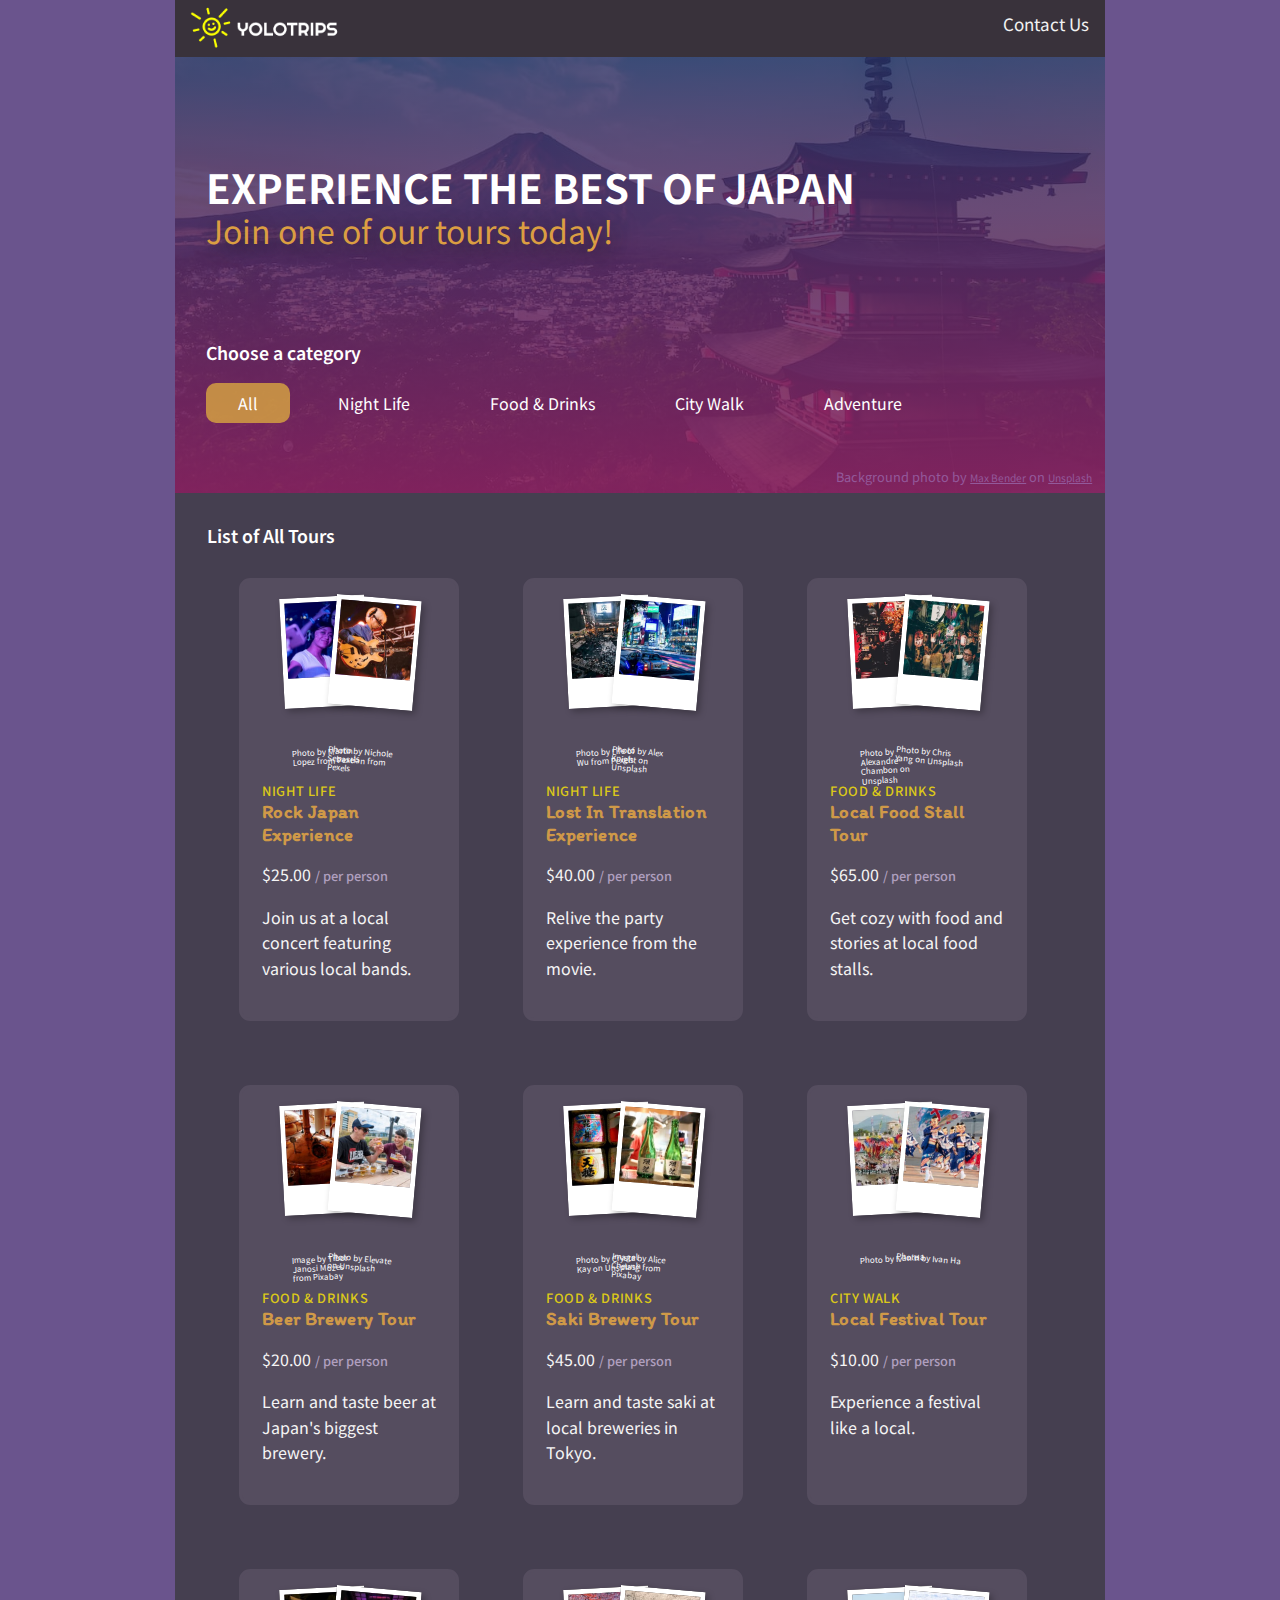
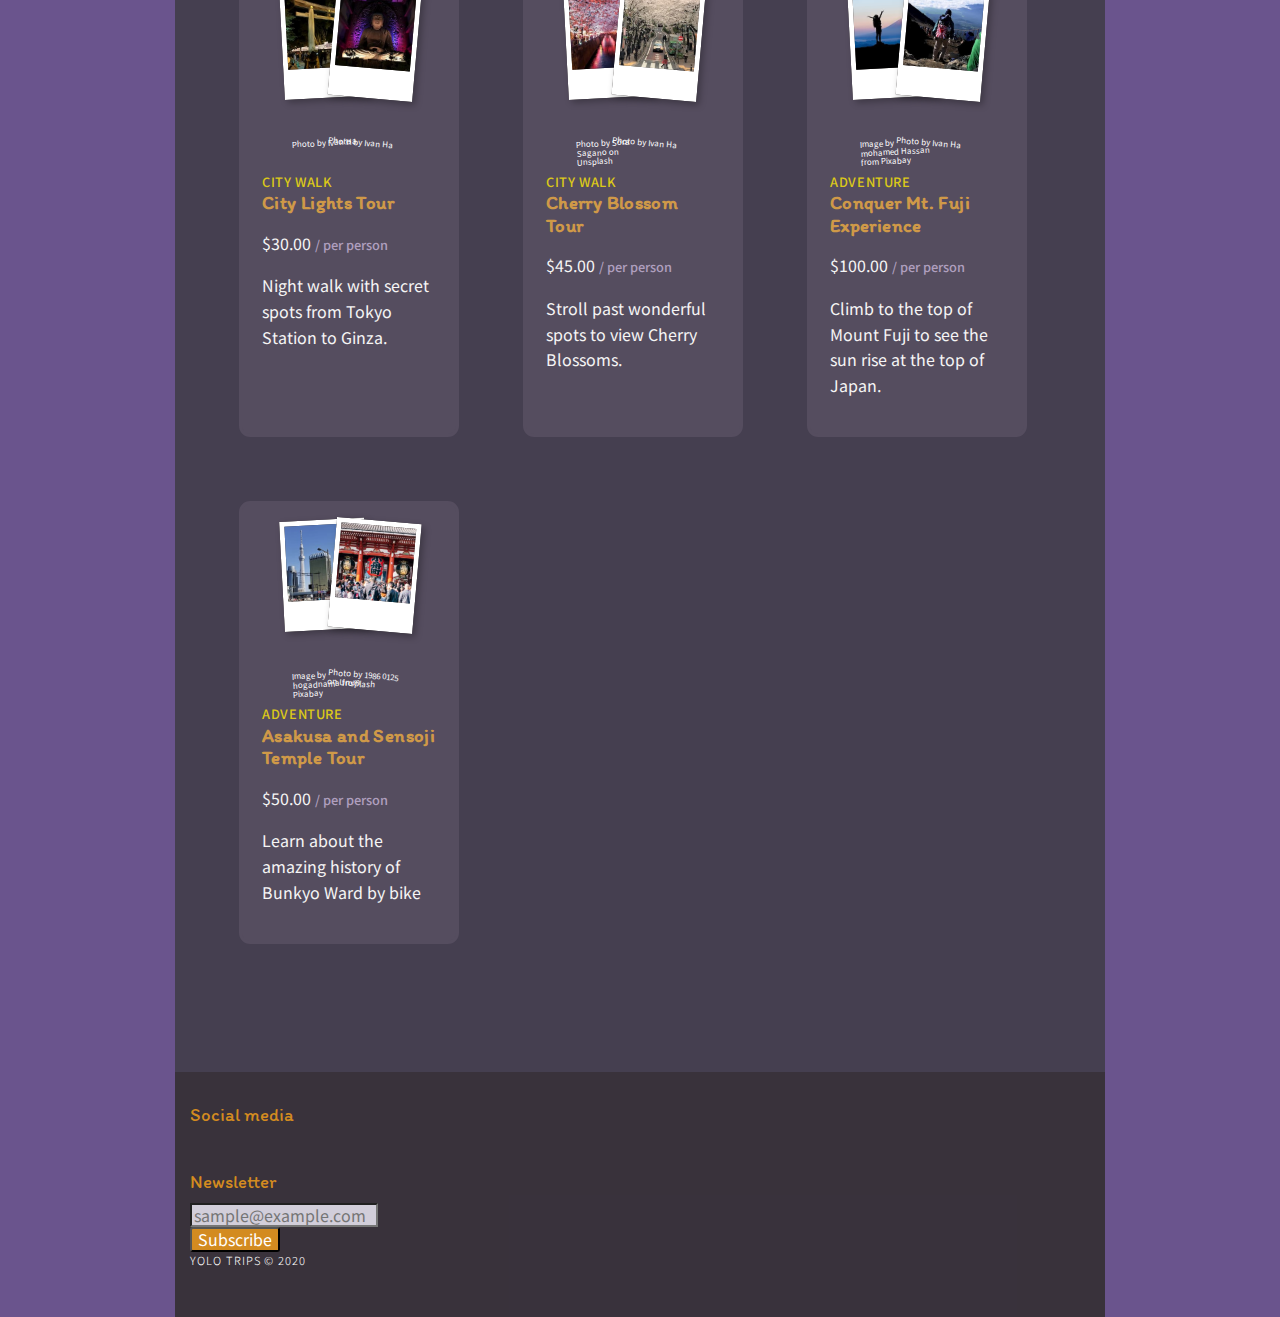
==== index.html @ 6f750ff2 "Add files via upload" ====
<!DOCTYPE html>
<html>
  <head>
    <meta charset="utf-8" />
    <meta name="viewport" content="width=device-width, initial-scale=1, shrink-to-fit=no" />
    <title>WEB222 Store</title>
    <link rel="preconnect" href="https://fonts.gstatic.com" />
    <link
      rel="stylesheet"
      href="https://cdn.jsdelivr.net/npm/bootstrap@4.5.3/dist/css/bootstrap.min.css"
      integrity="sha384-TX8t27EcRE3e/ihU7zmQxVncDAy5uIKz4rEkgIXeMed4M0jlfIDPvg6uqKI2xXr2"
      crossorigin="anonymous"
    />

    <link
      rel="stylesheet"
      href="https://cdnjs.cloudflare.com/ajax/libs/font-awesome/5.15.1/css/all.min.css"
      integrity="sha512-+4zCK9k+qNFUR5X+cKL9EIR+ZOhtIloNl9GIKS57V1MyNsYpYcUrUeQc9vNfzsWfV28IaLL3i96P9sdNyeRssA=="
      crossorigin="anonymous"
    />

    <link rel="stylesheet" href="normalize.css" />
    <link rel="stylesheet" href="style.css" />
    <style></style>
  </head>
  <body>
    <div class="wrapper">
      <div class="topnav" id="topnav">
        <a id="logo" href="index.html"><img src="./images/logo.png" alt="YOLO Trips Logo"/></a>
        <a class="textnav" href="contact.html">Contact Us</a>
        <a href="javascript:void(0);" class="icon" onclick="addReponsiveClass()">
          <i class="fa fa-bars"></i>
        </a>
      </div>
      <div>
        <section class="hero">
          <header id="header"></header>
          <header class="hero_header">
            <h1 class="hero_title">Experience the best of Japan</h1>
            <h2 class="hero_subtitle">Join one of our tours today!</h2>
          </header>
          <div id="category"></div>
          <header class="category_tab">
            <section id="sidebar">
              <h2>Choose a category</h2>
              <a class="button button_primary" id="category_all" href="#category">All</a>
              <a class="button" id="category_night_life" href="#category">Night Life</a>
              <a class="button" id="category_food_drinks" href="#category">Food & Drinks</a>
              <a class="button" id="category_city_walk" href="#category">City Walk</a>
              <a class="button" id="category_adventure" href="#category">Adventure</a>
            </section>
          </header>
          <div id="ImgCreditContainer">
            <span id="hImgCredit">
              Background photo by
              <a
                href="https://unsplash.com/@maxwbender?utm_source=unsplash&amp;utm_medium=referral&amp;utm_content=creditCopyText"
                >Max Bender</a
              >
              on
              <a
                href="https://unsplash.com/?utm_source=unsplash&amp;utm_medium=referral&amp;utm_content=creditCopyText"
                >Unsplash</a
              >
            </span>
          </div>
        </section>
        <main>
          <h2>List of All Tours</h2>
          <div id="list"></div>
        </main>
        <footer>
          <div class="container">
            <div class="row">
              <div id="social" class="col-md-4">
                <h3>Social media</h3>
                <a href="https://www.instagram.com/"><i class="fab fa-instagram"></i></a>
                <a href="https://facebook.com"><i class="fab fa-facebook"></i></a>
                <a href="https://twitter.com"><i class="fab fa-twitter"></i></a>
              </div>
              <div id="footer-right" class="col-md-8">
                <div id="subscribe">
                  <h3>Newsletter</h3>
                  <form action="https://formspree.io/f/mqkgykke" method="POST">
                    <div class="form-row">
                      <div class="form-group mr-2">
                        <input
                          class="form-input form-control"
                          autocomplete="email"
                          type="email"
                          name="_replyto"
                          placeholder="sample@example.com"
                        />
                      </div>

                      <div class="form-group">
                        <button class="btn button-primary" type="submit">Subscribe</button>
                      </div>
                    </div>
                  </form>
                </div>
              </div>
            </div>
            <div>
              <p>YOLO TRIPS &#169; 2020</p>
            </div>
          </div>
        </footer>
        <script src="data.js"></script>
        <script src="script.js"></script>
        <script src="utils.js"></script>
      </div>
    </div>
  </body>
</html>
---- style.css ----
/* Add any CSS you need to this file. */

/* background-color: rgba(54, 54, 54, 0.7); */
/* body purple - background-color: rgb(106, 84, 141); */

/* purple color: rgb(207, 153, 72); */

@import 'normalize.css';

@import url('https://fonts.googleapis.com/css2?family=Itim&family=Noto+Sans+JP:wght@500&display=swap');

html {
  scroll-behavior: smooth;
}

body {
  font-size: 16px;
  font-family: 'Noto Sans JP', sans-serif;
  background-color: rgb(106, 84, 141);
}

.wrapper {
  max-width: 930px;
  margin: auto;
  background-color: rgba(54, 54, 54, 0.7);
}

@media screen and (min-width: 760px) {
  .wrapper {
    width: 90%;
  }
}

@media screen and (max-width: 760px) {
  .wrapper {
    width: 100%;
  }
}

h1 {
  font-size: 2.5em;
  line-height: 1.2em;
  margin: 0;
  color: white;
}

h2 {
  font-family: 'Noto Sans JP', sans-serif;
  font-size: 1.1em;
  line-height: 1.2em;
  margin: 0;
  font-weight: 600;
  color: white;
}

h3 {
  font-family: 'Itim', cursive;
  font-weight: 200;
  line-height: 1.2em;
  margin: 0;
  color: white;
}

h4 {
  font-size: 0.8em;
  text-transform: uppercase;
  margin: 0;
}

/* header section */

#header {
  display: flex;
  justify-content: space-between;
  align-items: flex-start;
  height: 15%;
}
@media screen and (max-width: 576px) {
  #header {
    height: 10%;
    padding-bottom: 1em;
  }
}

#logo img {
  width: 150px;
}

#hImgCredit {
  padding-right: 1em;
}

#hImgCredit,
#hImgCredit a {
  color: rgb(147, 89, 155);
  font-size: 0.8em;
}

.hero {
  padding-left: 15px;
}

.hero_title {
  text-transform: uppercase;
  color: white;
}
.hero_subtitle {
  color: rgb(219, 158, 66);
  font-size: 2em;
  font-weight: 400;
  text-shadow: 5px 5px 20px #1a1919b6;
  padding-bottom: 1.2em;
}

.hero {
  background-repeat: no-repeat;
  overflow: hidden;
  background: rgba(91, 34, 138, 0.6);
  background: -webkit-linear-gradient(rgba(38, 47, 102, 0.8), rgba(138, 34, 98, 0.9)),
    url('./images/max-bender-FuxYvi-hcWQ-unsplash.jpg');
  background: linear-gradient(rgba(38, 47, 102, 0.8), rgba(138, 34, 98, 0.9)),
    url('./images/max-bender-FuxYvi-hcWQ-unsplash.jpg');
  background-position: center;
  background-size: cover;
  padding-top: 1em;
  display: flex;
  flex-direction: column;
  justify-content: space-between;
}

@media screen and (min-width: 900px) {
  .hero {
    height: 420px;
  }
}

@media screen and (max-width: 900px) {
  .hero {
    height: 420px;
  }
}

@media screen and (max-width: 576px) {
  .hero {
    height: 550px;
  }
}

.hero_header {
  padding-left: 1em;
  padding-right: 2em;
}

/* category section */

.category_tab {
  display: flex;
  padding-left: 1em;
  line-height: 5em;
}

@media screen and (max-width: 576px) {
  .category_tab {
    line-height: 4em;
  }
}

.button {
  color: #ffffff;
  text-decoration: none;
  border-radius: 10px;
  white-space: nowrap;
  transition: 0.35s;
}

.button:hover {
  text-decoration: none;
}

.button-primary {
  color: #ffffff;
  background-color: rgb(211, 139, 32);
  text-decoration: none;
  border-radius: 3px;
  white-space: nowrap;
  transition: 0.35s;
}

.button-primary:hover {
  color: #ffffff;
  background-color: rgb(168, 111, 25);
  text-decoration: none;
}

.button-secondary {
  color: #ffffff;
  background-color: rgb(97, 97, 97);
  text-decoration: none;
  border-radius: 10px;
  white-space: nowrap;
  transition: 0.35s;
}

@media screen and (max-width: 900px) {
  .button {
    padding: 0.5em 1em;
    margin-right: 0.5em;
  }
}

@media screen and (min-width: 900px) {
  .button {
    padding: 0.5em 2em;
    margin-right: 12px;
  }
}

.button_primary,
.button:hover {
  color: white;
  background-color: rgba(214, 162, 65, 0.829);
}

/* main */

main {
  display: flex;
  flex-wrap: wrap;
  margin: auto;
  padding: 2em;
}

main h3 {
  color: rgb(211, 139, 32);
}

/* card section */

#list {
  width: 100%;
  display: flex;
  flex-wrap: wrap;
}

#list .card_container {
  box-sizing: border-box;
  -moz-box-sizing: border-box;
  -webkit-box-sizing: border-box;

  border-radius: 0.7em;
  position: relative;
  background-color: rgb(85, 77, 95);
  border: 0.2em solid rgb(85, 77, 95);
}

@media screen and (min-width: 1040px) {
  #list .card_container {
    width: 220px;
    margin: 2em;
  }
}

@media screen and (max-width: 1040px) {
  #list .card_container {
    width: 220px;
    margin: 1.5em;
  }
}

@media screen and (max-width: 960px) {
  #list .card_container {
    width: 250px;
    margin: 2em 3em;
  }
}

@media screen and (max-width: 900px) {
  #list .card_container {
    width: 240px;
    margin: 2em 2em;
  }
}

@media screen and (max-width: 785px) {
  #list .card_container {
    width: 40%;
    margin: 2em 1.5em;
  }
}

@media screen and (max-width: 576px) {
  #list .card_container {
    width: 100%;
    margin: 2em 1.5em;
  }
}

#list .card_container:hover {
  border: 0.2em solid rgb(122, 78, 161);
}

#list img {
  width: 100%;
  clear: left;
  background-color: rgb(46, 41, 41);
  border: white solid;
  border-width: 5px 5px 30px 5px;
  box-shadow: 3px 3px 7px #00000049;
}

#list figcaption {
  max-width: 100px;
  left: 5px;
  font-size: 8px;
  display: block;
  float: left;
  position: absolute;
  top: 150px;
}

.caption {
  color: rgb(255, 255, 255);
  display: none;
  -webkit-transition: all 1s ease;
  transition: all 1s ease;
}

.displayCaption {
  color: rgb(122, 78, 161);
  max-width: 100px;
  left: 5px;
  font-size: 8px;
  display: block;
  float: left;
  position: absolute;
  top: 150px;
}

figure {
  position: relative;
  float: left;
}

.child {
  position: absolute;
  top: 0;
}

.bottom_card {
  left: 0px;
  width: 155px;
  transform: rotate(-3deg);
  -webkit-transition: all 1s ease;
  transition: all 1s ease;
}

@media screen and (max-width: 576px) {
  .bottom_card {
    left: 0%;
  }
}

.bottom_card_move {
  transform: rotate(-10deg);
}

@media screen and (min-width: 576) {
  .bottom_card_move {
    left: -10%;
  }
}

.top_card {
  left: 100px;
  width: 155px;
  transform: rotate(5deg);
  -webkit-transition: all 1s ease;
  transition: all 1s ease;
}

@media screen and (max-width: 960px) {
  .top_card {
    left: 90px;
  }
}

@media screen and (min-width: 960px) {
  .top_card {
    left: 50px;
  }
}

@media screen and (max-width: 576) {
  .top_card {
    left: 45%;
  }
}

.top_card_move {
  top: -20px;
  transform: rotate(10deg);
}

@media screen and (max-width: 960px) {
  .top_card_move {
    left: 100px;
  }
}

@media screen and (min-width: 960px) {
  .top_card_move {
    left: 70px;
  }
}

@media screen and (max-width: 576) {
  .top_card_move {
    left: 48%;
  }
}

.card_picture {
  height: 180px;
}

.cardText {
  padding: 20px;
}

.cardText h3 {
  color: rgb(207, 153, 72);
  font-weight: 800;
  letter-spacing: 0.02em;
}

.cardText h4,
.cardText p {
  line-height: 1.6em;
}

.cardText h4 {
  color: rgb(219, 200, 25);
  letter-spacing: 0.05em;
  font-weight: 500;
}

.cardText p {
  color: rgb(245, 245, 245);
}

#list a:link {
  text-decoration: none;
}

.price {
  color: rgb(175, 159, 190);
  font-size: 0.8em;
  font-weight: 500;
}

/* footer section */

footer a,
footer a:visited {
  color: rgb(211, 139, 32);
  text-decoration: none;
}

footer a:hover {
  color: rgb(136, 83, 180);
}

#credit {
  text-align: right;
}

footer {
  margin-top: 4em;
  background: rgba(54, 46, 54, 0.781);
  padding: 15px;
  padding-top: 2em;
  display: flex;
  justify-content: space-between;
}

@media (max-width: 800px) {
  footer {
    flex-direction: column;
  }
  #social {
    text-align: center;
  }
  #social a {
    margin: 1em;
  }
  #footer-right,
  #subscribe {
    margin: auto;
    text-align: center;
  }

  footer p {
    text-align: center;
  }
}

.fab {
  color: white;
  font-size: 1.5em;
}

#social li {
  margin: 0;
  list-style-type: none;
  float: left;
  padding: 0;
}

#social a {
  margin-right: 1em;
  line-height: 2em;
}

.fab:hover {
  color: rgb(136, 83, 180);
}

footer p {
  color: rgb(255, 255, 255);
  letter-spacing: 0.1em;
  line-height: 1.5em;
  font-size: 0.7em;
  font-weight: 300;
  padding: 2em 0;
}

footer h3 {
  color: rgb(211, 139, 32);
  padding-bottom: 0.5em;
}

/* form */

form {
  color: rgb(245, 245, 245);
}

.form-input {
  background-color: #d2ceda;
}

.text-mandatory,
.orange {
  color: rgb(211, 139, 32);
}

#subscribe {
  display: flex;
  /* align-items: center; */
  flex-direction: column;
  float: right;
}

@media (max-width: 768px) {
  #subscribe {
    padding-top: 1.5em;
    align-items: center;
    float: none;
  }
}

#ImgCreditContainer {
  display: flex;
  justify-content: end;
  padding-left: 1em;
  padding-bottom: 0.5em;
}

#menu {
  padding: 1.3em;
  border: 1px solid red;
}

#orderNumber {
  display: none;
}

/* TopNav */

/* Add a black background color to the top navigation */
.topnav {
  background: rgba(54, 46, 54, 0.781);
  overflow: hidden;
}

/* Style the links inside the navigation bar */
.topnav a {
  float: left;
  display: block;
  color: #f2f2f2;
  text-align: center;
  text-decoration: none;
  font-size: 17px;
}

.topnav .textnav,
.icon {
  padding: 14px 16px;
}

.topnav .textnav {
  float: right;
}

.topnav #logo {
  padding: 5px 20px 3px 15px;
}

/* Change the color of links on hover */
.topnav a:hover {
  color: white;
  background-color: rgb(106, 84, 141);
}

/* Add an active class to highlight the current page */
.topnav a.active {
  color: white;
  background-color: rgb(106, 84, 141);
}

/* Hide the link that should open and close the topnav on small screens */
.topnav .icon {
  display: none;
}

/* When the screen is less than 600 pixels wide, hide all links, except for the first one ("Home"). Show the link that contains should open and close the topnav (.icon) */
@media screen and (max-width: 576px) {
  .topnav a:not(:first-child) {
    display: none;
  }
  .topnav a.icon {
    float: right;
    display: block;
  }
}

/* The "responsive" class is added to the topnav with JavaScript when the user clicks on the icon. This class makes the topnav look good on small screens (display the links vertically instead of horizontally) */
@media screen and (max-width: 576px) {
  .topnav.responsive {
    position: relative;
  }
  .topnav.responsive a.icon {
    position: absolute;
    right: 0;
    top: 0;
  }
  .topnav.responsive a {
    float: none;
    display: block;
    text-align: left;
  }
}
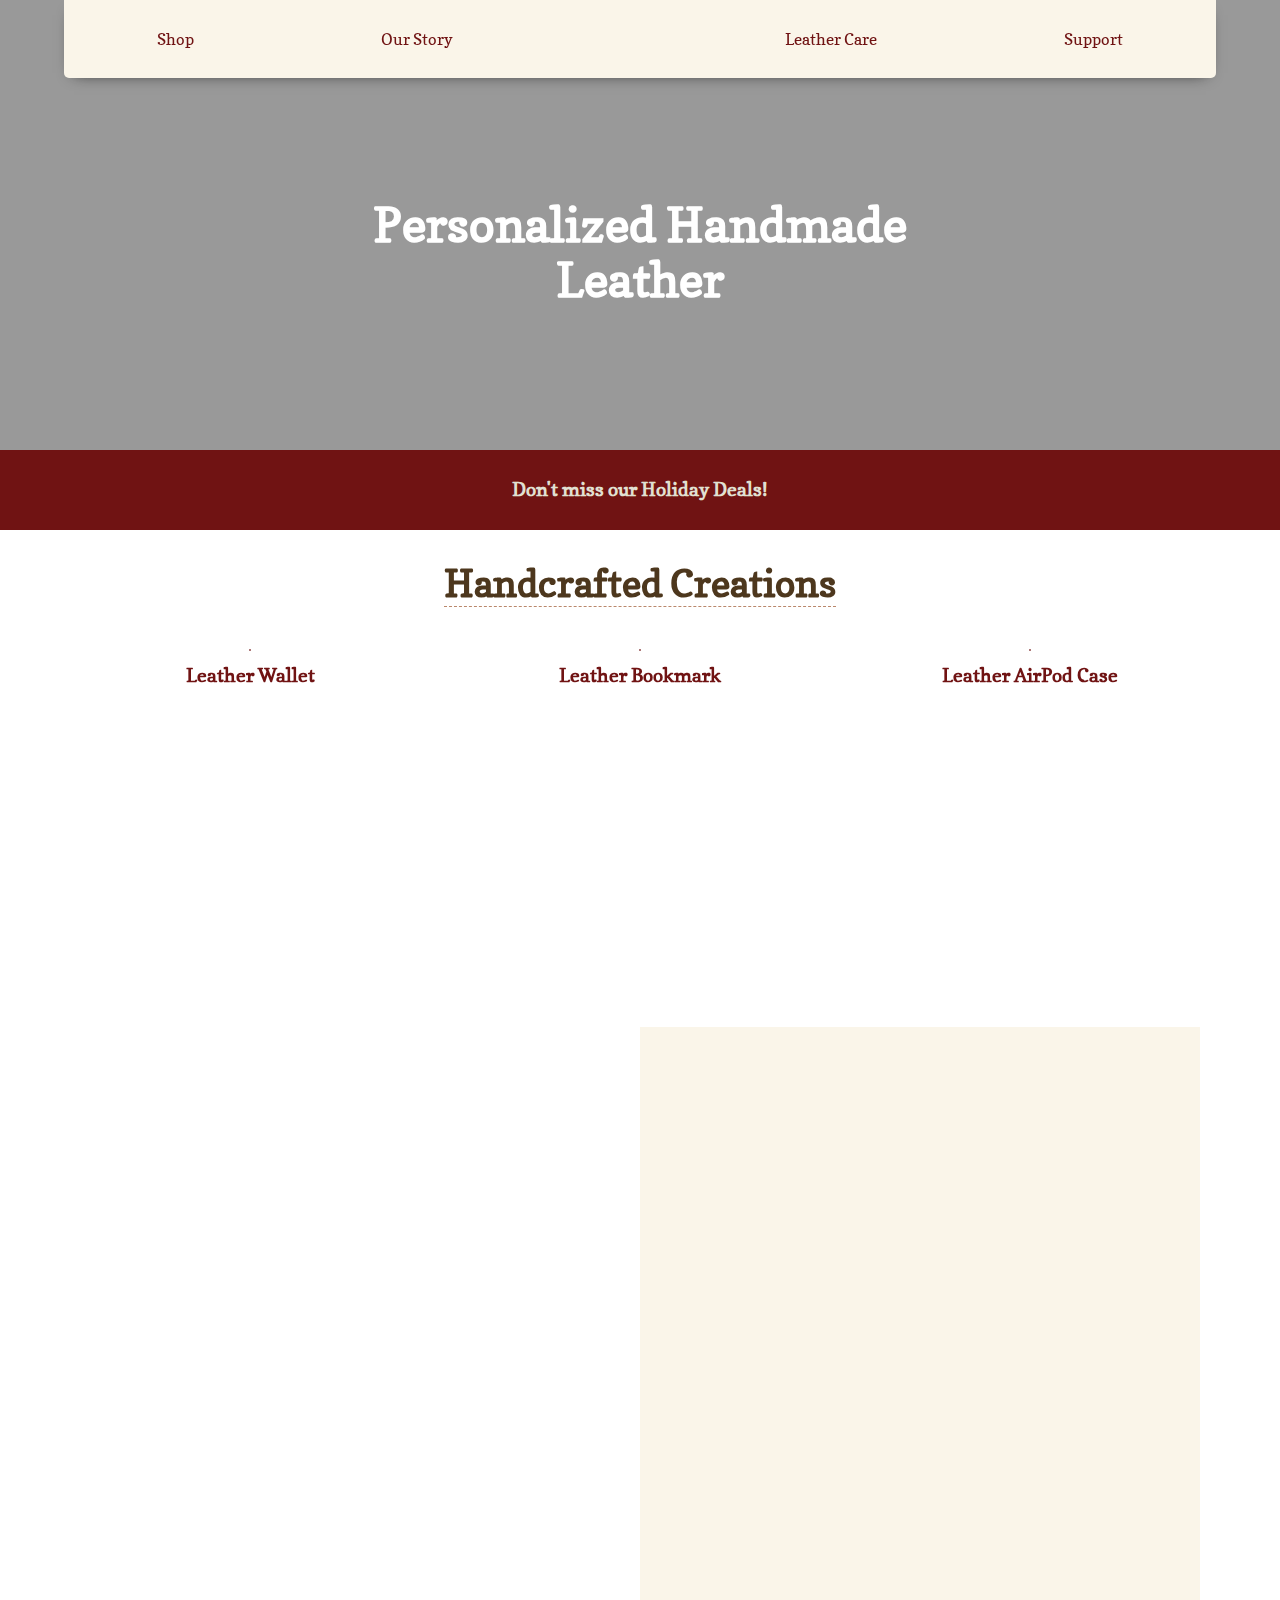
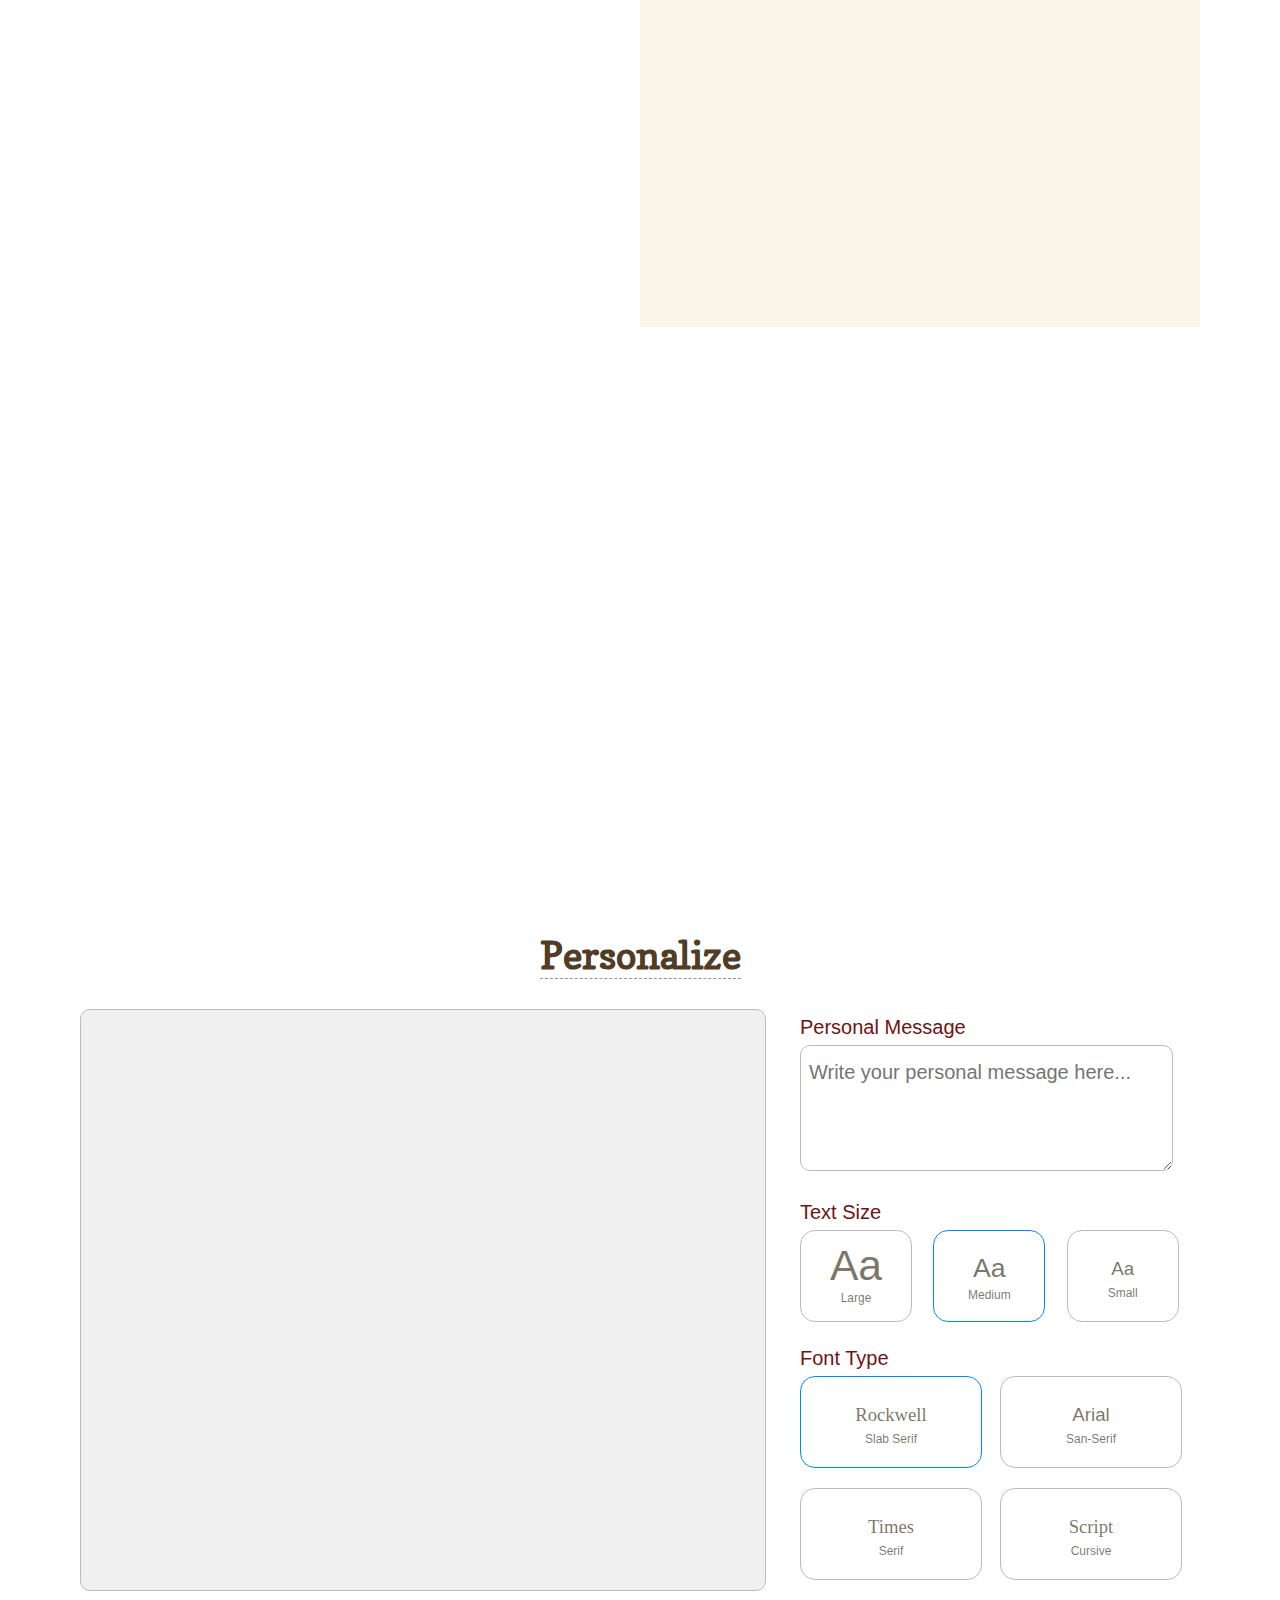
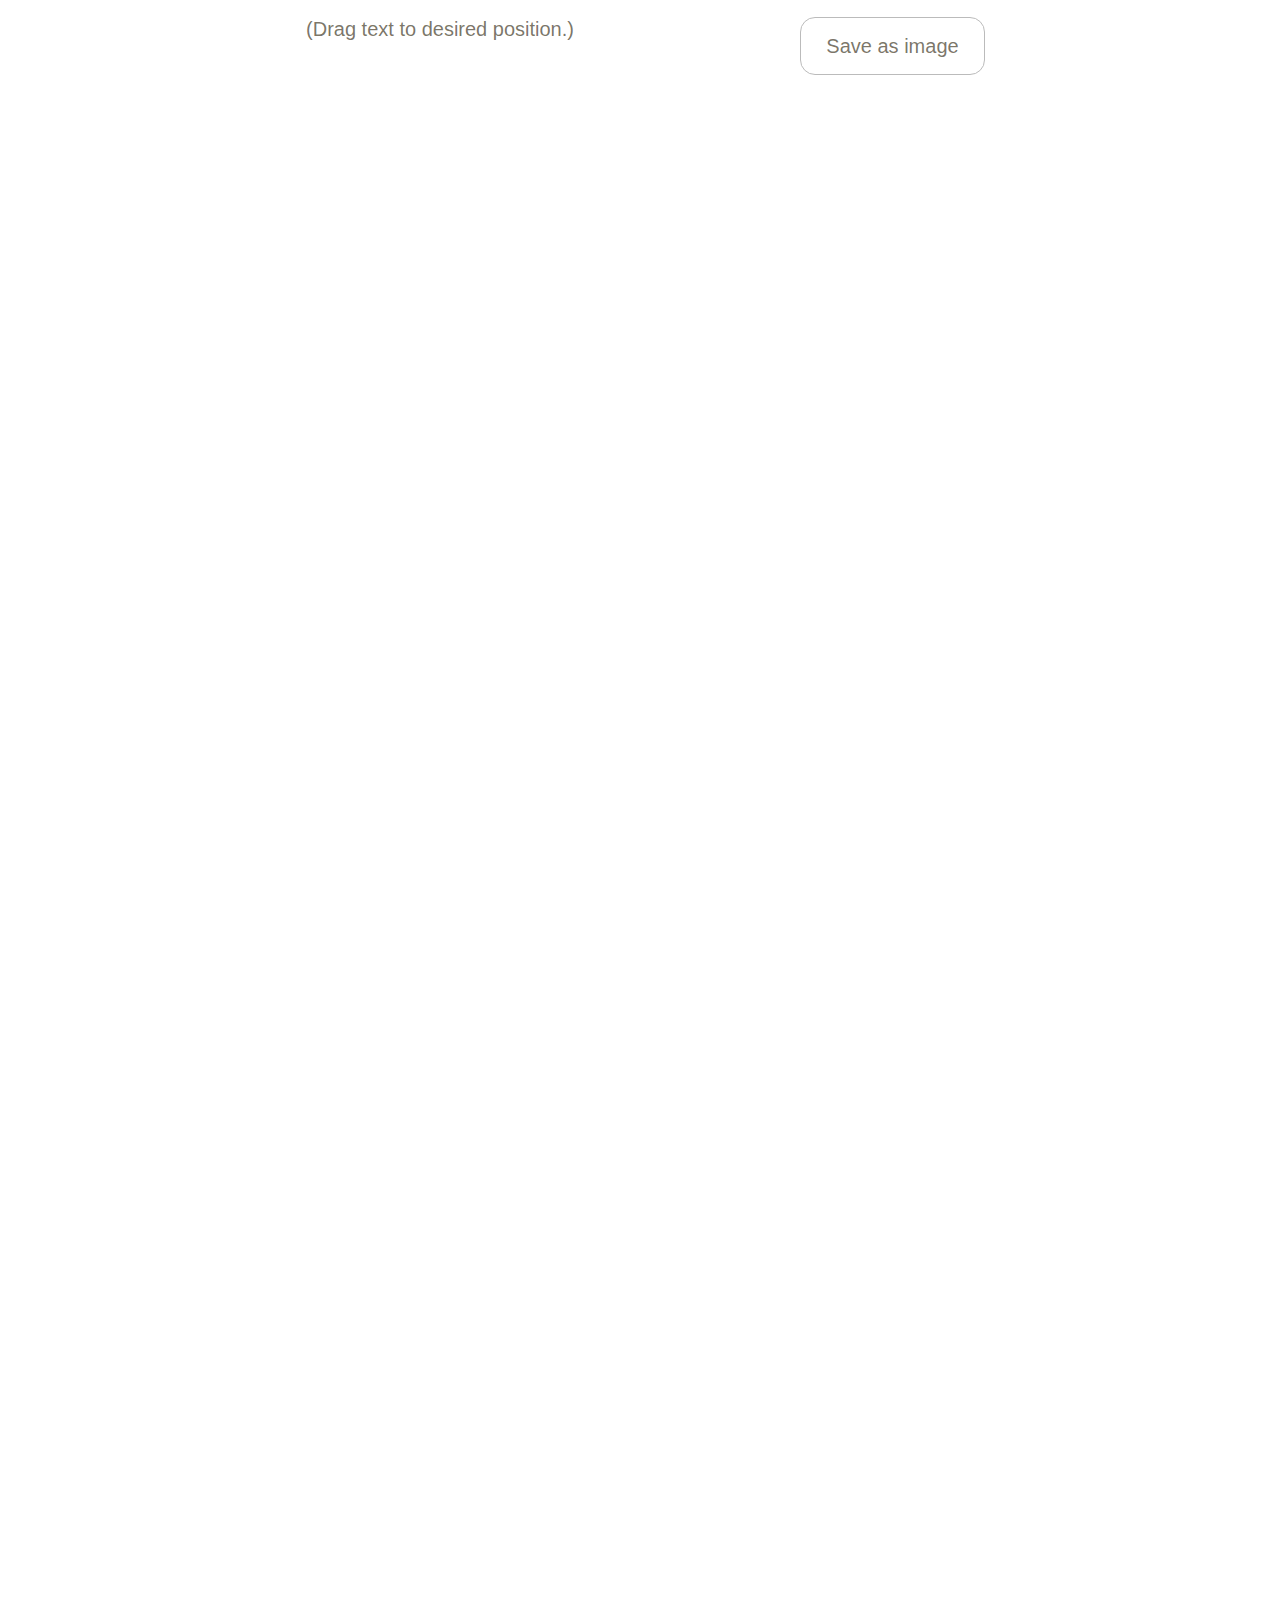
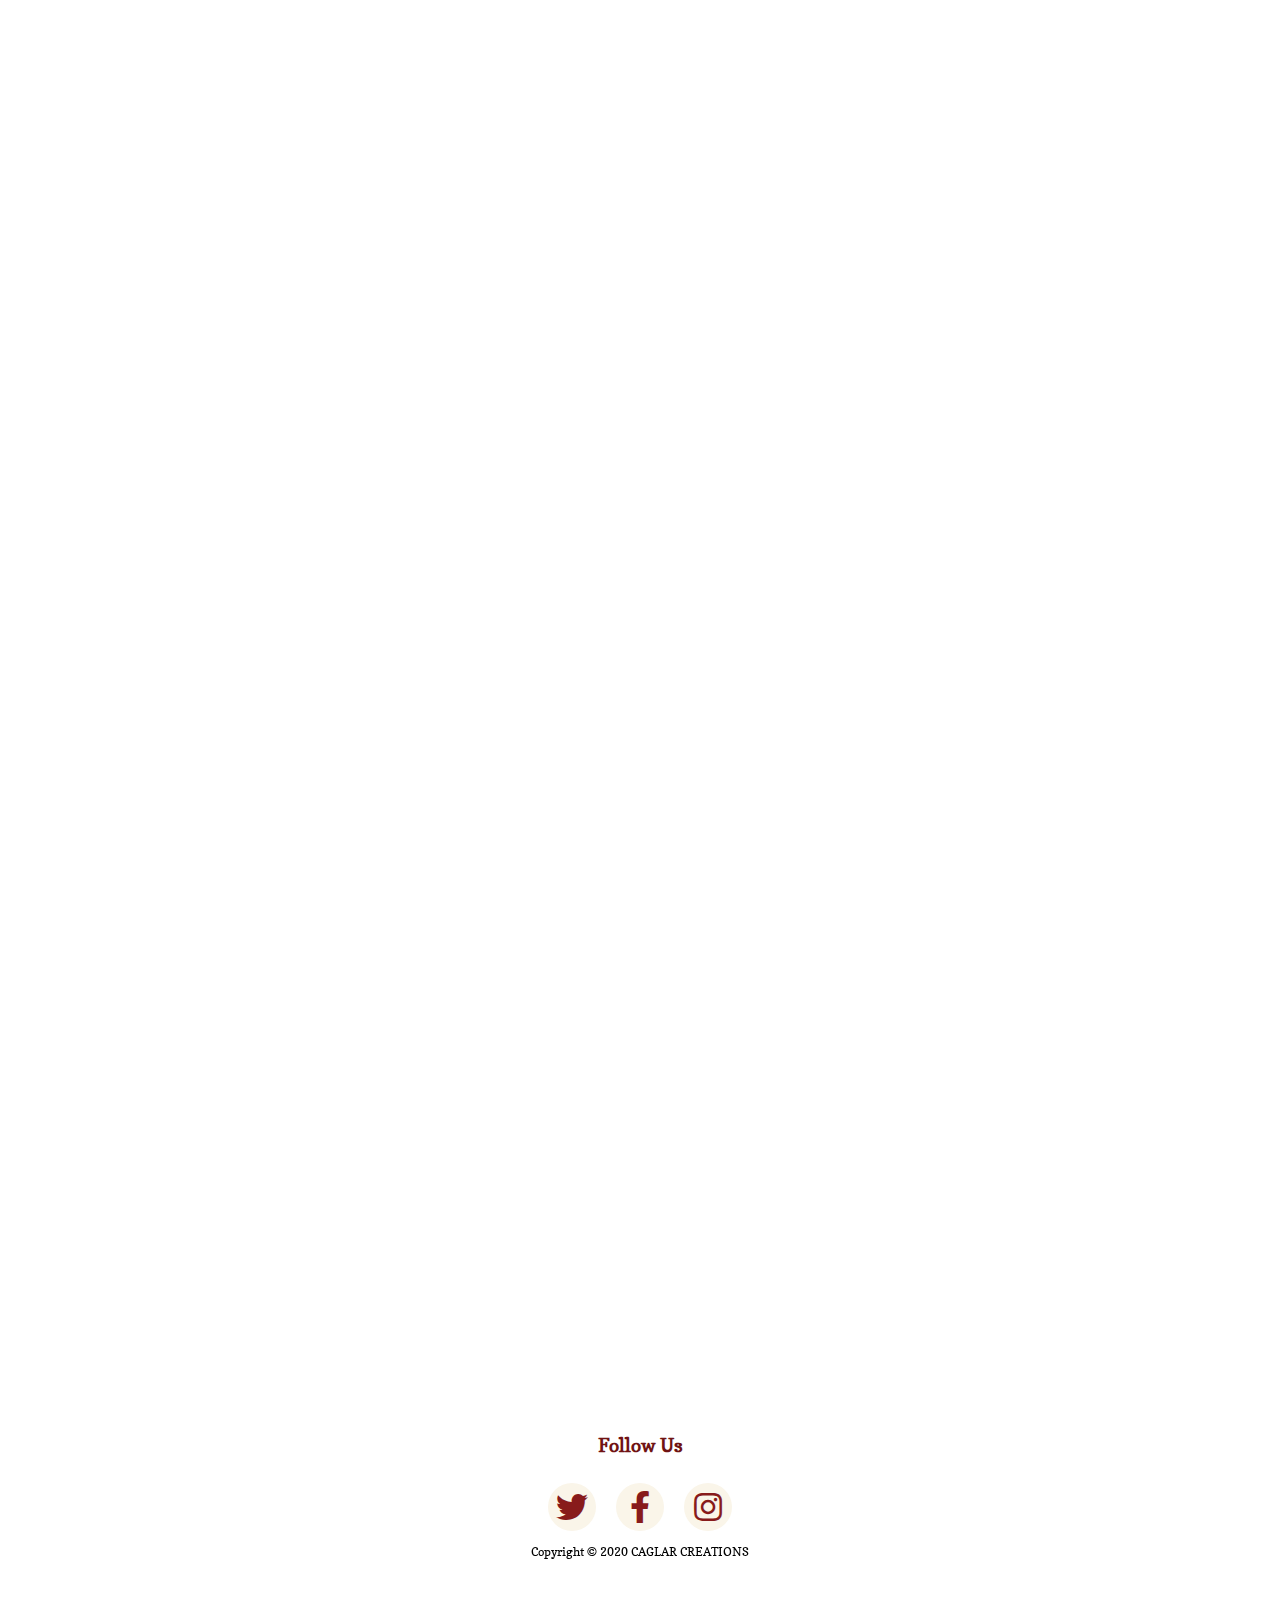
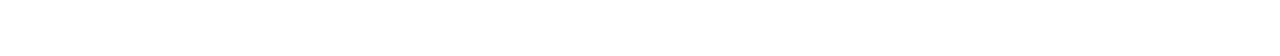
==== commit 29ae8304: "Add files via upload" ====
--- a/index.html
+++ b/index.html
@@ -1,115 +1,610 @@
 <!DOCTYPE html>
-<html>
-  <head>
-    <meta charset="utf-8" />
-    <meta name="viewport" content="width=device-width, initial-scale=1, shrink-to-fit=no" />
-    <title>WEB222 Store</title>
-    <link rel="preconnect" href="https://fonts.gstatic.com" />
-    <link
-      rel="stylesheet"
-      href="https://cdn.jsdelivr.net/npm/bootstrap@4.5.3/dist/css/bootstrap.min.css"
-      integrity="sha384-TX8t27EcRE3e/ihU7zmQxVncDAy5uIKz4rEkgIXeMed4M0jlfIDPvg6uqKI2xXr2"
-      crossorigin="anonymous"
-    />
-
-    <link
-      rel="stylesheet"
-      href="https://cdnjs.cloudflare.com/ajax/libs/font-awesome/5.15.1/css/all.min.css"
-      integrity="sha512-+4zCK9k+qNFUR5X+cKL9EIR+ZOhtIloNl9GIKS57V1MyNsYpYcUrUeQc9vNfzsWfV28IaLL3i96P9sdNyeRssA=="
-      crossorigin="anonymous"
-    />
-
-    <link rel="stylesheet" href="normalize.css" />
-    <link rel="stylesheet" href="style.css" />
-    <style></style>
-  </head>
-  <body>
-    <div class="wrapper">
-      <div class="topnav" id="topnav">
-        <a id="logo" href="index.html"><img src="./images/logo.png" alt="YOLO Trips Logo"/></a>
-        <a class="textnav" href="contact.html">Contact Us</a>
-        <a href="javascript:void(0);" class="icon" onclick="addReponsiveClass()">
-          <i class="fa fa-bars"></i>
-        </a>
-      </div>
-      <div>
-        <section class="hero">
-          <header id="header"></header>
-          <header class="hero_header">
-            <h1 class="hero_title">Experience the best of Japan</h1>
-            <h2 class="hero_subtitle">Join one of our tours today!</h2>
-          </header>
-          <div id="category"></div>
-          <header class="category_tab">
-            <section id="sidebar">
-              <h2>Choose a category</h2>
-              <a class="button button_primary" id="category_all" href="#category">All</a>
-              <a class="button" id="category_night_life" href="#category">Night Life</a>
-              <a class="button" id="category_food_drinks" href="#category">Food & Drinks</a>
-              <a class="button" id="category_city_walk" href="#category">City Walk</a>
-              <a class="button" id="category_adventure" href="#category">Adventure</a>
-            </section>
-          </header>
-          <div id="ImgCreditContainer">
-            <span id="hImgCredit">
-              Background photo by
-              <a
-                href="https://unsplash.com/@maxwbender?utm_source=unsplash&amp;utm_medium=referral&amp;utm_content=creditCopyText"
-                >Max Bender</a
-              >
-              on
-              <a
-                href="https://unsplash.com/?utm_source=unsplash&amp;utm_medium=referral&amp;utm_content=creditCopyText"
-                >Unsplash</a
-              >
-            </span>
-          </div>
+<html lang="en">
+<head>
+    <!-- https://codeconvey.com/responsive-navigation-with-centered-logo/ -->
+    <!-- https://stackoverflow.com/questions/40551345/centered-logo-in-navigation-bar -->
+    <!-- https://css-tricks.com/creating-sliding-effects-using-sticky-positioning/ -->
+    <meta charset="UTF-8">
+    <meta name="viewport" content="width=device-width, initial-scale=1">
+    <title>Caglar Creations</title>
+    <link rel="stylesheet" href="normalize.css">
+    <link rel="stylesheet" href="https://cdnjs.cloudflare.com/ajax/libs/font-awesome/5.15.1/css/all.min.css">
+    <link rel="stylesheet" href="style.css">
+    <link href="https://unpkg.com/aos@2.3.1/dist/aos.css" rel="stylesheet">
+
+    <script src="https://unpkg.com/konva@7.2.1/konva.min.js"></script>
+    <script src="https://unpkg.com/aos@2.3.1/dist/aos.js"></script>
+    <script src="data.js"></script>
+    <script src="index.js"></script>
+</head>
+<body>
+    <header>
+        <div class="hero-image">
+            <div class="topnav">
+                <div class="logo"><a href=""><img id="logo-img" src="./img/caglar.svg" alt=""></a></div>
+                <a href="#shop" class="item">Shop</a>
+                <a href="#our-story" class="item">Our Story</a>
+                <a href="#leather-care" class="item">Leather Care</a>
+                <a href="#4" class="item">Support</a>
+                <a href="javascript:void(0);" class="icon" onclick="myFunction()">
+                    <i class="fa fa-bars"></i>
+                </a>
+             </div> 
+            <div class="hero-text" >
+                <h1 data-aos="fade-up">Personalized Handmade Leather</h1>
+            </div>
+        </div>
+    </header>
+    <div class="promo">
+        <h3>Don't miss our Holiday Deals!</h3>
+    </div>    
+    <main class="main">
+        <section class="container">
+            <span class="anchor" id="shop"></span>
+            
+                <h2 class="each-word"
+                data-aos="fade-up"
+                data-aos-delay="50">
+                <span class="underline">
+                Handcrafted Creations
+               </span>
+                </h2>
+            <div class="cardgroup">
+                    <div class="card" 
+                    data-aos="fade-up"
+                    data-aos-delay="100"
+                    >
+                    <a href="#wallet">
+
+                        <img src="./img/c_wallet.jpg" alt="">
+                    </a>
+                        <div class="card-info">
+                        <h3>
+                            Leather Wallet
+                        </h3>
+                        <p class="card-cost">
+                            from $70 CAD
+                        </p>    
+                        </div>
+                    </div>
+                
+                <div class="card"
+                data-aos="fade-up"
+                data-aos-delay="150"
+                >
+                    <img src="./img/c_bookmark.jpg" alt="">
+                    <div class="card-info">
+                        <h3>
+                            Leather Bookmark
+                        </h3>
+                        <p class="card-cost">
+                            from $20 CAD
+                        </p>    
+                    </div>
+                </div>
+                <div class="card"
+                data-aos="fade-up"
+                data-aos-delay="300"
+                >
+                    <img src="./img/c_ipodcase.jpg" alt="">
+                    <div class="card-info">
+                        <h3>
+                            Leather AirPod Case
+                        </h3>
+                        <p class="card-cost">
+                            from $60 CAD
+                        </p>    
+                    </div>
+                </div>
+            </div>
         </section>
-        <main>
-          <h2>List of All Tours</h2>
-          <div id="list"></div>
-        </main>
+        <section id="our-story" class="full-container">
+
+            <div class='story-block'>
+                <h2 data-aos="fade-up">
+                    
+                    My Little <br>
+                    <span class="underline">
+                        Handcraft Shop
+                    </span>
+                </h2>
+                <p data-aos="fade-up"
+                data-aos-delay="100">
+                
+                    <span class="firstletter">H</span></span>i there, we are Caglar Creations. A small business that is trying to strive for success. I am Oliver. My family recently moved to Canada and I started this business due to my love for handcrafts. I prepare the products so that they are ready to be sold. My son manages the engraving and technology. Whereas, my daughter handles the marketing. We are fondly working together in order to provide you with good quality products that will brighten your day. Our products are customizable which allows for your own personal touch. Allow us to work with you in order to make the best gift that brings a smile to your face.
+                </p>
+            </div>
+        </section>
+        <section class="container">
+            
+            <h2 class="each-word" data-aos="fade-up">                
+                <span class="underline">
+                Reviews
+                </span>
+            </h2>
+
+            <div id="review-container"
+            >
+                <a class="prev" onclick="plusSlides(-1)" 
+                data-aos="fade-up"
+                data-aos-delay="400">&#10094;</a>
+                <a class="next" onclick="plusSlides(1)" 
+                data-aos="fade-up"
+                data-aos-delay="700">&#10095;</a>
+            </div>        
+
+        </section>
+        <section class="container">
+            <div id="personalize-section">
+                <h2><span class="underline">Personalize</span></h2>
+                <div id="personalization-app">
+                    <div id="canvas-container">
+                        <div id="canvas"></div>
+                        <p>(Drag text to desired position.)</p>
+                    </div>
+                    <form class="personalize-ui">
+                    <!-- <button type="button" onclick="addSimpleText();">Single Line</button>-->
+                    <!-- <button type="button" onclick="addComplexText();">Multi Line Text</button><br> -->
+
+                    <!-- <div>
+                        <label for="simpleTextInput">Personalized Text</label><br>
+                        <input type="text" 
+                        onclick
+                        onpropertychange
+                        onkeyuponpaste oninput="updateSimpleText();" 
+                        id="simpleTextInput"
+                        placeholder="Type & Drag"></input>
+                    </div> -->
+                    <div>
+                        <label for="complexMessage">Personal Message</label><br>
+                        <textarea 
+                        id="complexMessage"
+                        rows="3"
+                        placeholder="Write your personal message here..."
+                        onchange  
+                        onpropertychange  
+                        onkeyuponpaste oninput="complexMessageChange();"
+                        ></textarea>
+                    </div>   
+                    <br>
+                    <div>
+                        <label>Text Size</label>
+                        <br>
+                        <div class="select-buttons size">
+                            <label for="large" onclick="sizeSelect(this)">
+                                <input type="radio" id="large" name="size" value="50">
+                                <div class="center">
+                                    <span style="font-size: 32pt;">Aa</span>
+                                    <br>Large
+                                </div>
+                            </label>
+                            <label for="medium" onclick="sizeSelect(this)" class="selected">
+                                <input type="radio" id="medium" name="size" value="30">
+                                <div class="center">
+                                    <span style="font-size: 20pt;">Aa</span>
+                                    <br>Medium
+                                </div>
+                            </label>
+                            <label for="small" onclick="sizeSelect(this)">
+                                <input type="radio" id="small" name="size" value="20">
+                                <div class="center">
+                                    <span style="font-size: 14pt;">Aa</span>
+                                    <br>Small
+                                </div>
+                            </label>
+                        </input>
+                    </div>
+                    <br>
+                    <div>
+                        <label>Font Type</label>
+                        <br>
+                        <div class="select-buttons font">
+                            <input type="radio" id="Rockwell" name="font" >
+                            <label for="Rockwell" onclick="fontSelect(this)" class="selected">
+                                <div class="center">
+                                    <span style="font-size: 14pt; font-family: Rockwell;">Rockwell</span><br>
+                                    Slab Serif    
+                                </div>
+                            </label>
+                            <input type="radio" id="Arial" name="font">
+                            <label for="Arial" onclick="fontSelect(this)">
+                                <div class="center">
+                                    <span style="font-size: 14pt; font-family: Arial;">Arial</span><br>
+                                    San-Serif    
+                                </div>
+                            </label>
+                            <input type="radio" id="Times" name="font">
+                            <label for="Times" onclick="fontSelect(this)">
+                                <div class="center">
+                                    <span style="font-size: 14pt; font-family: 'Times New Roman', Times, serif;">Times</span><br>
+                                    Serif  
+                                </div>
+                            </label>
+                            
+                            <input type="radio" id="Cursive" name="font">
+                            <label for="Cursive" onclick="fontSelect(this)">
+                                <div class="center">
+                                    <span style="font-size: 14pt; font-family: cursive;">Script</span><br>
+                                    Cursive  
+                                </div>
+                            </label>
+                        </div>
+                    </div>
+                    <br>
+                    <br>
+                    <div id="buttons"><button type="button" id="save">Save as image</button></div>   
+                    </form>
+                </div>
+              </div>
+        </section>
+        <section  class="product">
+            <span class="anchor" id="wallet"></span>
+            <div class="row">
+
+                <div class="product-container" 
+                data-aos="fade-up"
+                data-aos-delay="0">
+                    <img id="expandedImg" src="./img/wallet_example3.jpg">
+                </div>
+
+                <div id="thumbnail-a" class="column"
+                data-aos="fade-up"
+                data-aos-delay="50">
+                    <img src="img/wallet_example3.jpg" onclick="myFunction(this);" >
+                </div>
+                <div id="thumbnail-b" class="column"
+                data-aos="fade-up"
+                data-aos-delay="100">
+                    <img src="img/wallet_example2.jpg" onclick="myFunction(this);">
+                </div>
+                <div id="thumbnail-c" class="column"
+                data-aos="fade-up"
+                data-aos-delay="200">
+                    <img src="img/wallet_example1.jpg" onclick="myFunction(this);">
+                </div>
+            </div>
+            <div class="product-info"
+            data-aos="fade-up"
+            data-aos-delay="300"
+                        >
+                <div>
+                    <h2>
+                        <span class="underline">
+                            Leather Wallet
+                        </span>
+                    </h2>
+                    <div class="product-features">
+                        <ul>
+                            <li>Full Grain Leather Wallet</li>
+                            <li>Custom Cowhide Leather</li>
+                            <li>RFID Blocking Technology</li>
+                        </ul>    
+                    </div>
+                </div>
+                <form id="contact-form" action="https://httpbin.org/post" method="POST">
+                    <div>
+                        <label>Color</label>
+                        <br>
+                        <div class="select-buttons color">
+                            <input type="radio" id="brown" name="color" value="brown">
+                            <label for="brown" onclick="colorSelect(this)">
+                                <div class="center">
+                                    <div id="brown-sample"></div>
+                                    <br>Brown
+                                </div>
+                            </label>
+                            <label for="darkbrown" onclick="colorSelect(this)">
+                                <div class="center">
+                                    <div id="darkbrown-sample"></div>
+                                    <br>Dark Brown
+                                </div>
+                            </label>
+                            <input type="radio" id="black" name="color" value="black">
+                            <label for="black" onclick="colorSelect(this)">
+                                <div class="center">
+                                    <div id="black-sample"></div>
+                                    <br>Black
+                                </div>
+                            </label>
+                        </input>
+                    </div>
+                    <br>
+                    <div>
+                        <label for="engrave">Engrave Options</label>
+                        <br>
+                        <select name="engrave" onchange="selected(this)">
+                            <option value="Select an option">
+                                Select an option
+                            </option>
+                            <option value="No Personalized" >
+                                No Personalized
+                            </option>
+                            <option value="Front Side Only (CA$91.00)" >
+                                Front Side Only (CA$91.00)
+                            </option>
+                            <option value="Inside Right only (CA$94.00)">
+                                Inside Right only (CA$94.00)
+                            </option>
+                            <option value="Inside Left 1 (CA$94.00)">
+                                Inside Left 1 (CA$94.00)
+                            </option>
+                            <option value="Inside Left 2 (CA$94.00)">
+                                Inside Left 2 (CA$94.00)
+                            </option>
+                            <option value="Front & Inside Right (CA$105.00)">
+                                Front & Inside Right (CA$105.00)
+                            </option>
+                            <option value="Front & Inside Left 1 (CA$105.00)">
+                                Front & Inside Left 1 (CA$105.00)
+                            </option>
+                            <option value="Front & Inside Left 2 (CA$105.00)">
+                                Front & Inside Left 2 (CA$105.00)
+                            </option>
+                            <option value="INSIDE LEFT &amp; RIGHT (CA$115.00)">
+                                INSIDE LEFT &amp; RIGHT (CA$115.00)
+                            </option>
+                            <option value="FRONT & BOTH INSIDE (CA$130.00)">
+                                FRONT & BOTH INSIDE (CA$130.00)
+                            </option>
+                        </select>
+                    </div>
+                    <br>
+                    <div id="personalize">
+                        <label for="personalization">Add your personal message</label>
+                        <div>
+                            <textarea name="personalization" placeholder="Write your personal message here..."></textarea>
+                        </div>
+                    </div>
+                    <br>
+                    <input type="submit" value="Buy">                    
+                </form>
+            </div>
+        </section>
+        <section id="care">
+            <span id="leather-care"></span>
+            <h2
+            data-aos="fade-up"
+            data-aos-delay="0">                
+            <span class="underline">
+                Leather Care</h2>
+            <div id="step1" class="care-card">
+                <img src="./img/leather_care1.jpg" alt=""
+                data-aos="fade-up"
+                data-aos-delay="100">
+                <h3
+                data-aos="fade-left"
+                data-aos-delay="200">
+                Step 1</h3>
+                <p
+                data-aos="fade-left"
+                data-aos-delay="300">Lorem ipsum dolor sit amet consectetur adipisicing elit. Repellat sapiente culpa voluptas cupiditate. Quisquam ipsum, assumenda eum quidem nihil libero!</p>
+            </div>
+            <div id="step2" class="care-card">
+                <img src="./img/leather_care2.jpg" alt=""
+                data-aos="fade-down"
+                data-aos-delay="300">
+                <h3
+                data-aos="fade-right"
+                data-aos-delay="400">
+                Step 2</h3>
+                <p
+                data-aos="fade-right"
+                data-aos-delay="500">Lorem ipsum dolor sit amet consectetur adipisicing elit. Repellat sapiente culpa voluptas cupiditate. Quisquam ipsum, assumenda eum quidem nihil libero!</p>
+            </div>
+            <div id="step3" class="care-card">
+                <img src="./img/leather_care3.jpg" alt=""
+                data-aos="fade-down"
+                data-aos-delay="200">
+                <h3
+                data-aos="fade-right"
+                data-aos-delay="100">Step 3</h3>
+                <p
+                data-aos="fade-left"
+                data-aos-delay="400">Lorem ipsum dolor sit amet consectetur adipisicing elit. Repellat sapiente culpa voluptas cupiditate. Quisquam ipsum, assumenda eum quidem nihil libero!</p>
+            </div>
+        </section>
         <footer>
-          <div class="container">
-            <div class="row">
-              <div id="social" class="col-md-4">
-                <h3>Social media</h3>
-                <a href="https://www.instagram.com/"><i class="fab fa-instagram"></i></a>
-                <a href="https://facebook.com"><i class="fab fa-facebook"></i></a>
-                <a href="https://twitter.com"><i class="fab fa-twitter"></i></a>
-              </div>
-              <div id="footer-right" class="col-md-8">
-                <div id="subscribe">
-                  <h3>Newsletter</h3>
-                  <form action="https://formspree.io/f/mqkgykke" method="POST">
-                    <div class="form-row">
-                      <div class="form-group mr-2">
-                        <input
-                          class="form-input form-control"
-                          autocomplete="email"
-                          type="email"
-                          name="_replyto"
-                          placeholder="sample@example.com"
-                        />
-                      </div>
-
-                      <div class="form-group">
-                        <button class="btn button-primary" type="submit">Subscribe</button>
-                      </div>
-                    </div>
-                  </form>
-                </div>
-              </div>
+            <div id="social">
+                <h3>Follow Us</h3>
+                    <a href="#"><i class="fab fa-twitter"></i></a>
+                    <a href="#"><i class="fab fa-facebook-f"></i></a>
+                    <a href="#"><i class="fab fa-instagram"></i></a>
             </div>
             <div>
-              <p>YOLO TRIPS &#169; 2020</p>
-            </div>
-          </div>
+                <sub>Copyright © 2020 CAGLAR CREATIONS</sub>
+            </div>
         </footer>
-        <script src="data.js"></script>
-        <script src="script.js"></script>
-        <script src="utils.js"></script>
-      </div>
-    </div>
-  </body>
-</html>
+    </main>
+
+    <script src="personalize.js">
+
+        // var simpleFontSize = 32;
+  
+        // //Create Canvas
+        // var stage = new Konva.Stage({
+        //       container: 'canvas',
+        //       width: 530,
+        //       height: 460,
+        //   });
+  
+        // var layer = new Konva.Layer();
+  
+  
+        // // Load iamges
+        // function loadImages(sources, callback) {
+        //   var images = {};
+        //   var loadedImages = 0;
+        //   var numImages = 0;
+        //   // get num of sources
+        //   for (var src in sources) {
+        //     numImages++;
+        //   }
+        //   for (var src in sources) {
+        //     images[src] = new Image();
+        //     images[src].onload = function () {
+        //       if (++loadedImages >= numImages) {
+        //         callback(images);
+        //       }
+        //     };
+        //     images[src].src = sources[src];
+        //   }
+        // }
+  
+        // //Draw with images inside
+        // function draw(images) {
+  
+        //   var wallet = new Konva.Rect({
+        //       x: 20,
+        //       y: 20,
+        //       width: 500,
+        //       height: 430,
+        //       fillPatternImage: images.wallet_front,
+        //       fillPatternOffset: { x: 0, y: 0 },
+        //       stroke: 'black',
+        //       strokeWidth: 0,
+        //     });
+  
+        //     //Starting layer
+        //     layer.add(wallet);
+        //     layer.add(simpleText);
+        //     //layer.add(complexText);
+  
+        //   // add the layer to the stage
+        //   stage.add(layer);
+        // }
+  
+        // //Create list of images
+        // var sources = {
+        //   wallet_front: '/img/wallet_front.jpg',
+        //   star: '/assets/star.png',
+        // };
+  
+        // //Load images onto the canvas
+        // loadImages(sources, function (images) {
+        //   draw(images);
+        // });
+  
+        // //////SIMPLE TEXT////////////////////////////
+        // //Simple Text Shape
+        // var simpleText = new Konva.Text({
+        //   //x: stage.width() / 2,
+        //   x: 200/2,
+        //   y: 400/2,
+        //   text: 'personalize',
+        //   fontSize: simpleFontSize,
+        //   fontFamily: 'Rockwell',
+        //   fill: 'rgba(46,22,17,0.45)',
+        //   draggable: true,
+        //   dragBoundFunc: function (pos) {
+        //       let xMax = 400;
+        //       let yMax = 400;
+        //     var newX = pos.x < 50 ? 50 : (pos.x > xMax ? xMax : pos.x);
+        //     var newY = pos.y < 50 ? 50 : (pos.y > yMax ? yMax : pos.y);
+        //       return {
+        //           x: newX,
+        //           y: newY,                
+        //       }
+        //   },
+        // });
+  
+        // let simpleToggle = true;
+        // function addSimpleText(){
+        //   if(simpleToggle === true){
+        //     simpleToggle = false;
+        //     simpleText.remove();
+        //   } else {
+        //     simpleToggle = true;
+        //     layer.add(simpleText);
+        //   }
+        // layer.draw();
+        // }
+  
+        // function removeSimpleText(){
+        //   simpleText.remove();
+        //   layer.draw();
+        // }
+  
+        // function updateSimpleText(){
+        //   simpleText.setAttr('text', document.querySelector('#simpleTextInput').value);
+        //   layer.draw();
+        // }
+  
+        // // text Size
+        // var textSizeChange = document.querySelector("#textSizeOptions");
+        // textSizeChange.addEventListener("change", function() {
+        //   simpleFontSize = parseInt(this.value);
+        //   simpleText.setAttr('fontSize', simpleFontSize);
+        //   layer.draw();
+        // })
+  
+        // // font Type
+        // var fontStyleChange = document.querySelector('#textFontOptions');
+        // fontStyleChange.addEventListener("change", function() {
+        //   simpleText.setAttr('fontFamily', this.value);
+        //   layer.draw();
+        // })
+  
+  
+        // // since this text is inside of a defined area, we can center it using
+        // // align: 'center'
+        // var complexText = new Konva.Text({
+        //     x: 125,
+        //     y: 155,
+        //     text:
+        //       "PERSONAL MESSAGE\n\nAll the world's a stage, and all the men and women merely players. They have their exits and their entrances.",
+        //     fontSize: 18,
+        //     fontFamily: 'Calibri',
+        //     fill: 'rgba(37, 25, 4,0.6)',
+        //     width: 300,
+        //     padding: 20,
+        //     align: 'center',
+        //     draggable: true,
+        //     dragBoundFunc: function (pos) {
+        //         let xMax = stage.width()-200;
+        //         let yMax = stage.height()-100;
+        //       var newX = pos.x < 0 ? 0 : (pos.x > xMax ? xMax : pos.x);
+        //       var newY = pos.y < 0 ? 0 : (pos.y > yMax ? yMax : pos.y);
+        //         return {
+        //             x: newX,
+        //             y: newY,                
+        //         }
+        //     }
+        // });
+  
+        // function addComplexText(){
+        //   layer.add(complexText);
+        //   layer.draw();
+        // }
+  
+        // function removeComplexText(){
+        //   complexText.remove();
+        //   layer.draw();
+        // }
+  
+        // function complexMessageChange(){
+        //   complexText.setAttr('text', document.querySelector('#complexMessage').value);
+        //   layer.draw();
+        // }
+  
+        //  // function from https://stackoverflow.com/a/15832662/512042
+        // function downloadURI(uri, name) {
+        //   var link = document.createElement('a');
+        //   link.download = name;
+        //   link.href = uri;
+        //   document.body.appendChild(link);
+        //   link.click();
+        //   document.body.removeChild(link);
+        //   delete link;
+        // }
+  
+        // document.getElementById('save').addEventListener(
+        //   'click',
+        //   function () {
+        //     var dataURL = stage.toDataURL({ pixelRatio: 3 });
+        //     downloadURI(dataURL, 'stage.png');
+        //   },
+        // //   false
+        // );
+      </script>
+</body>
+</html>--- a/style.css
+++ b/style.css
@@ -1,662 +1,805 @@
-/* Add any CSS you need to this file. */
-
-/* background-color: rgba(54, 54, 54, 0.7); */
-/* body purple - background-color: rgb(106, 84, 141); */
-
-/* purple color: rgb(207, 153, 72); */
-
-@import 'normalize.css';
-
-@import url('https://fonts.googleapis.com/css2?family=Itim&family=Noto+Sans+JP:wght@500&display=swap');
-
-html {
-  scroll-behavior: smooth;
-}
-
-body {
-  font-size: 16px;
-  font-family: 'Noto Sans JP', sans-serif;
-  background-color: rgb(106, 84, 141);
-}
-
-.wrapper {
-  max-width: 930px;
-  margin: auto;
-  background-color: rgba(54, 54, 54, 0.7);
-}
-
-@media screen and (min-width: 760px) {
-  .wrapper {
-    width: 90%;
-  }
-}
-
-@media screen and (max-width: 760px) {
-  .wrapper {
-    width: 100%;
-  }
+@import url('https://fonts.googleapis.com/css2?family=Copse&display=swap');
+
+html, body {
+    height: 100%;
+}
+
+h1, h2, h3, h4, .item, sub  {
+    font-family:'Copse', Georgia, 'Times New Roman', Times, serif;
+
 }
 
 h1 {
-  font-size: 2.5em;
-  line-height: 1.2em;
-  margin: 0;
-  color: white;
+    font-size: 3em;
+}
+
+p, ul, label, input, select, #buttons, button, textArea {
+    font-size: 20px;
+    line-height: 1.8em;
+    font-family: 'Gill Sans', 'Gill Sans MT','Trebuchet MS', sans-serif;
+    color: rgba(37, 25, 4, 0.612);
+}
+
+.topnav {
+    display: -webkit-box;
+    display: flex;
+    justify-content: space-around;
+    -webkit-box-align: center;
+            align-items: center;
+    /* background: #FAF5E9; */
+    background: #FAF5E9;
+    /* margin: 25px 0; */
+    box-shadow: 0 5px 15px -10px #111;
+    border-radius: 0 0 5px 5px;
+  }
+
+  .logo {
+    -webkit-box-ordinal-group: 2;
+            order: 1;
+    padding: 10px;
+  }
+
+
+  .item {
+    /* color: rgb(5, 5, 5); */
+    /* color: rgba(173, 0, 0); */
+    color: rgb(112, 19, 19);
+    text-decoration: none;
+    /* font-family: sans-serif; */
+    padding: 18px;
+    margin: 12px;
+  }
+
+  .item:hover{
+      color: rgba(51, 51, 51, 0.88);
+      background: rgba(255, 255, 255, 0.9);
+      border-radius: 15px;
+  }
+
+  .item:nth-of-type(n+3) {
+    -webkit-box-ordinal-group: 3;
+            order: 2;
+  }
+
+  .topnav .icon {
+      display: none;
+  }
+
+  /* mobile */
+  @media all and (max-width: 576px) {
+      
+    .topnav {
+      -webkit-box-orient: vertical;
+      -webkit-box-direction: normal;
+              flex-direction: column;
+      -webkit-box-align: stretch;
+              align-items: stretch;
+              /* position: absolute; */
+              z-index: 100;
+              width: 100%;
+    }
+    
+    .hero-image {
+        background-position: center;
+        background-repeat: no-repeat;
+        background-size: cover;
+        position: relative;
+        height: 600px;
+    }
+
+    .topnav .icon {
+        position: absolute;
+        right: 0;
+        top: 0;
+        padding: 14px;
+        float: right;
+        display: block;
+        color: rgb(2, 2, 2);
+        font-size: 25px;
+    }
+   
+    .logo {
+      -webkit-box-ordinal-group: 1;
+              order: 0;
+      text-align: left;
+      display: inline;
+      margin-top: 4px;
+    }
+
+    #logo-img {
+        width: 80px;
+    }    
+   
+    .item {
+      text-align: center;
+      display: none;
+      /* border-bottom: 1px solid #111; */
+    }
+
+    .icon {
+        display: inline;
+    }
+
+    .responsive {
+        display:block;
+    }
+
+  }
+
+
+
+
+.hero-image {
+    background-image: linear-gradient(rgba(0,0,0, 0.4), rgba(0,0,0,0.4)), url("./img/shutterstock_394402081_v2.jpg");
+
+    background-position: center;
+    background-repeat: no-repeat;
+    background-size: cover;
+    position: relative;
+}
+
+.hero-text {
+    text-align: center;
+    position: absolute;
+    top: 56%;
+    left: 50%;
+    transform: translate(-50%, -50%);
+    color: white;
+}
+
+.container {
+    padding: 0px;
+    padding-bottom: 300px;
+    margin: .3em auto 5em;
+    /* background-color: rgba(0,0,0, 0.2); */
+}
+
+.card {
+    width: 200px;
+    /* background:rgb(226, 226, 216); */
+    padding: 0 0 5px 0;
+    margin: 0 0 10px 0;
+    /* border-radius: 25px; */
+    text-align: center;
+}
+
+.card img {
+    width: 280px;
+    object-fit: cover;
+    border:rgb(112, 19, 19) .05px solid;
+    border-radius: 15px;
+}
+
+
+/* h2 .initial {
+    color: rgba(173, 0, 0);
+} */
+
+.underline {
+    border-bottom: 1px #BA886C dashed;
 }
 
 h2 {
-  font-family: 'Noto Sans JP', sans-serif;
-  font-size: 1.1em;
-  line-height: 1.2em;
-  margin: 0;
-  font-weight: 600;
-  color: white;
-}
-
-h3 {
-  font-family: 'Itim', cursive;
-  font-weight: 200;
-  line-height: 1.2em;
-  margin: 0;
-  color: white;
-}
+    font-size: 38px;
+    text-align: center;
+    color:rgba(71, 48, 21, 0.966);
+}
+
+hr {
+    border-top: 0px;
+    border-bottom: 1px #BA886C dashed;    
+}
+
+
+.card h3,
+.card p {
+    line-height: 0.2em;
+    text-align: center;
+}
+
+.story-block{
+    background: #FAF5E9;
+    padding: 80px 80px 0px 80px;
+    width: 400px;
+    height: 820px;
+    left: 50%;
+    position: absolute;
+    top: 0px;
+}
+
+.firstletter {
+    color: #903;
+    float: left;
+    font-family: Georgia;
+    font-size: 120px;
+    line-height: 53px;
+    padding-top: 30px;
+    padding-right: 8px;
+    padding-left: 1px;
+  }
+
+#review-container {
+    position: relative;
+    background: #FAF5E9;
+    border-radius: 25px;
+    margin: 25px;
+}
+
+.reviewer {
+    width: 100px;
+    border-radius: 50%;
+    background: #FAF5E9;
+}
+
+.reviewCard {
+    margin: auto;
+    align-items: center;
+    text-align: center;
+    background: #FAF5E9;
+    border-radius: 25px;
+    padding: 100px;
+    min-height: 300px;
+}
+
+.reviewComment {
+    margin: auto;
+    max-width: 800px;
+    /* text-align: left; */
+}
+
+.fa-star {
+    color: #D9CC5A;
+}
+
+.prev, .next {
+    cursor: pointer;
+    position: absolute;
+    width: auto;
+    padding: 16px;
+    color: rgba(173, 0, 0, 0.2);
+    font-weight: bold;
+    font-size: 48px;
+    transition: 0.6s ease;
+    border-radius: 0 10px 10px 0;
+    user-select: none;
+    top: 50%;
+    z-index: 8;
+  }
+
+  /* Position the "next button" to the right */
+.next {
+    right: 0;
+    border-radius: 10px 0 0 10px;
+  }
+  
+  /* On hover, add a black background color with a little bit see-through */
+  .prev:hover, .next:hover {
+    color: #FAF5E9;
+    background-color: rgba(114, 46, 46, 0.8);
+  }
 
 h4 {
-  font-size: 0.8em;
-  text-transform: uppercase;
-  margin: 0;
-}
-
-/* header section */
-
-#header {
-  display: flex;
-  justify-content: space-between;
-  align-items: flex-start;
-  height: 15%;
-}
-@media screen and (max-width: 576px) {
-  #header {
-    height: 10%;
-    padding-bottom: 1em;
-  }
-}
-
-#logo img {
-  width: 150px;
-}
-
-#hImgCredit {
-  padding-right: 1em;
-}
-
-#hImgCredit,
-#hImgCredit a {
-  color: rgb(147, 89, 155);
-  font-size: 0.8em;
-}
-
-.hero {
-  padding-left: 15px;
-}
-
-.hero_title {
-  text-transform: uppercase;
-  color: white;
-}
-.hero_subtitle {
-  color: rgb(219, 158, 66);
-  font-size: 2em;
-  font-weight: 400;
-  text-shadow: 5px 5px 20px #1a1919b6;
-  padding-bottom: 1.2em;
-}
-
-.hero {
-  background-repeat: no-repeat;
-  overflow: hidden;
-  background: rgba(91, 34, 138, 0.6);
-  background: -webkit-linear-gradient(rgba(38, 47, 102, 0.8), rgba(138, 34, 98, 0.9)),
-    url('./images/max-bender-FuxYvi-hcWQ-unsplash.jpg');
-  background: linear-gradient(rgba(38, 47, 102, 0.8), rgba(138, 34, 98, 0.9)),
-    url('./images/max-bender-FuxYvi-hcWQ-unsplash.jpg');
-  background-position: center;
-  background-size: cover;
-  padding-top: 1em;
-  display: flex;
-  flex-direction: column;
-  justify-content: space-between;
-}
-
-@media screen and (min-width: 900px) {
-  .hero {
-    height: 420px;
-  }
-}
-
-@media screen and (max-width: 900px) {
-  .hero {
-    height: 420px;
-  }
-}
-
-@media screen and (max-width: 576px) {
-  .hero {
-    height: 550px;
-  }
-}
-
-.hero_header {
-  padding-left: 1em;
-  padding-right: 2em;
-}
-
-/* category section */
-
-.category_tab {
-  display: flex;
-  padding-left: 1em;
-  line-height: 5em;
-}
-
-@media screen and (max-width: 576px) {
-  .category_tab {
-    line-height: 4em;
-  }
-}
-
-.button {
-  color: #ffffff;
-  text-decoration: none;
-  border-radius: 10px;
-  white-space: nowrap;
-  transition: 0.35s;
-}
-
-.button:hover {
-  text-decoration: none;
-}
-
-.button-primary {
-  color: #ffffff;
-  background-color: rgb(211, 139, 32);
-  text-decoration: none;
-  border-radius: 3px;
-  white-space: nowrap;
-  transition: 0.35s;
-}
-
-.button-primary:hover {
-  color: #ffffff;
-  background-color: rgb(168, 111, 25);
-  text-decoration: none;
-}
-
-.button-secondary {
-  color: #ffffff;
-  background-color: rgb(97, 97, 97);
-  text-decoration: none;
-  border-radius: 10px;
-  white-space: nowrap;
-  transition: 0.35s;
-}
-
-@media screen and (max-width: 900px) {
-  .button {
-    padding: 0.5em 1em;
-    margin-right: 0.5em;
-  }
-}
-
-@media screen and (min-width: 900px) {
-  .button {
-    padding: 0.5em 2em;
-    margin-right: 12px;
-  }
-}
-
-.button_primary,
-.button:hover {
-  color: white;
-  background-color: rgba(214, 162, 65, 0.829);
-}
-
-/* main */
-
-main {
-  display: flex;
-  flex-wrap: wrap;
-  margin: auto;
-  padding: 2em;
-}
-
-main h3 {
-  color: rgb(211, 139, 32);
-}
-
-/* card section */
-
-#list {
-  width: 100%;
-  display: flex;
-  flex-wrap: wrap;
-}
-
-#list .card_container {
-  box-sizing: border-box;
-  -moz-box-sizing: border-box;
-  -webkit-box-sizing: border-box;
-
-  border-radius: 0.7em;
-  position: relative;
-  background-color: rgb(85, 77, 95);
-  border: 0.2em solid rgb(85, 77, 95);
-}
-
-@media screen and (min-width: 1040px) {
-  #list .card_container {
-    width: 220px;
-    margin: 2em;
-  }
-}
-
-@media screen and (max-width: 1040px) {
-  #list .card_container {
-    width: 220px;
-    margin: 1.5em;
-  }
-}
-
-@media screen and (max-width: 960px) {
-  #list .card_container {
-    width: 250px;
-    margin: 2em 3em;
-  }
-}
-
-@media screen and (max-width: 900px) {
-  #list .card_container {
-    width: 240px;
-    margin: 2em 2em;
-  }
-}
-
-@media screen and (max-width: 785px) {
-  #list .card_container {
-    width: 40%;
-    margin: 2em 1.5em;
-  }
-}
-
-@media screen and (max-width: 576px) {
-  #list .card_container {
-    width: 100%;
-    margin: 2em 1.5em;
-  }
-}
-
-#list .card_container:hover {
-  border: 0.2em solid rgb(122, 78, 161);
-}
-
-#list img {
-  width: 100%;
-  clear: left;
-  background-color: rgb(46, 41, 41);
-  border: white solid;
-  border-width: 5px 5px 30px 5px;
-  box-shadow: 3px 3px 7px #00000049;
-}
-
-#list figcaption {
-  max-width: 100px;
-  left: 5px;
-  font-size: 8px;
-  display: block;
-  float: left;
-  position: absolute;
-  top: 150px;
-}
-
-.caption {
-  color: rgb(255, 255, 255);
-  display: none;
-  -webkit-transition: all 1s ease;
-  transition: all 1s ease;
-}
-
-.displayCaption {
-  color: rgb(122, 78, 161);
-  max-width: 100px;
-  left: 5px;
-  font-size: 8px;
-  display: block;
-  float: left;
-  position: absolute;
-  top: 150px;
-}
-
-figure {
-  position: relative;
-  float: left;
-}
-
-.child {
-  position: absolute;
-  top: 0;
-}
-
-.bottom_card {
-  left: 0px;
-  width: 155px;
-  transform: rotate(-3deg);
-  -webkit-transition: all 1s ease;
-  transition: all 1s ease;
-}
-
-@media screen and (max-width: 576px) {
-  .bottom_card {
-    left: 0%;
-  }
-}
-
-.bottom_card_move {
-  transform: rotate(-10deg);
-}
-
-@media screen and (min-width: 576) {
-  .bottom_card_move {
-    left: -10%;
-  }
-}
-
-.top_card {
-  left: 100px;
-  width: 155px;
-  transform: rotate(5deg);
-  -webkit-transition: all 1s ease;
-  transition: all 1s ease;
-}
-
-@media screen and (max-width: 960px) {
-  .top_card {
-    left: 90px;
-  }
-}
-
-@media screen and (min-width: 960px) {
-  .top_card {
-    left: 50px;
-  }
-}
-
-@media screen and (max-width: 576) {
-  .top_card {
-    left: 45%;
-  }
-}
-
-.top_card_move {
-  top: -20px;
-  transform: rotate(10deg);
-}
-
-@media screen and (max-width: 960px) {
-  .top_card_move {
-    left: 100px;
-  }
-}
-
-@media screen and (min-width: 960px) {
-  .top_card_move {
-    left: 70px;
-  }
-}
-
-@media screen and (max-width: 576) {
-  .top_card_move {
-    left: 48%;
-  }
-}
-
-.card_picture {
-  height: 180px;
-}
-
-.cardText {
-  padding: 20px;
-}
-
-.cardText h3 {
-  color: rgb(207, 153, 72);
-  font-weight: 800;
-  letter-spacing: 0.02em;
-}
-
-.cardText h4,
-.cardText p {
-  line-height: 1.6em;
-}
-
-.cardText h4 {
-  color: rgb(219, 200, 25);
-  letter-spacing: 0.05em;
-  font-weight: 500;
-}
-
-.cardText p {
-  color: rgb(245, 245, 245);
-}
-
-#list a:link {
-  text-decoration: none;
-}
-
-.price {
-  color: rgb(175, 159, 190);
-  font-size: 0.8em;
-  font-weight: 500;
-}
-
-/* footer section */
-
-footer a,
-footer a:visited {
-  color: rgb(211, 139, 32);
-  text-decoration: none;
-}
-
-footer a:hover {
-  color: rgb(136, 83, 180);
-}
-
-#credit {
-  text-align: right;
-}
-
-footer {
-  margin-top: 4em;
-  background: rgba(54, 46, 54, 0.781);
-  padding: 15px;
-  padding-top: 2em;
-  display: flex;
-  justify-content: space-between;
-}
-
-@media (max-width: 800px) {
-  footer {
-    flex-direction: column;
-  }
-  #social {
+    font-size: 22px;
+    color: rgba(71, 48, 21, 0.966);        
+}
+
+.fa-star {
+    font-size: 24px;
+    padding: 0.2em;
+}
+
+/* desktop */
+@media (min-width: 768px) {
+
+    .hero-image {
+   
+        height: 50vh;
+
+    }
+
+    .topnav {
+        margin: auto;
+        position: fixed;
+        left: 50%;
+        transform: translate(-50%, 0);
+        min-width: 768px;
+        width: 90%;
+        max-width: 1400px;
+        z-index: 100;
+    }
+
+    .container {
+        max-width: 1200px;
+        margin: 0 auto;
+    }
+    
+    .cardgroup {
+        display:flex;
+        justify-content: space-evenly;
+    }
+
+    .card {
+        width: 30%;
+        padding: 0 0 5px 0;
+        /* background: #FAF5E9; */
+        margin: 0 0 10px 0;
+        border-radius: 25px;
+    }
+
+    #our-story {
+        background-image: linear-gradient(rgba(0,0,0, 0.3), rgba(0,0,0,0.3)), url("./img/3126364.jpg");
+    
+        height: 900px;
+
+        background-attachment: fixed;
+        background-position: center;
+        background-repeat: no-repeat;
+        background-size: cover;
+        position: relative;
+    }
+
+    footer {
+        height: 200px;
+        /* background-color:rgb(59, 11, 11); */
+        /* background-color:rgb(34, 34, 34); */
+        text-align: center;
+        padding: 10px 0 40px 0;
+    }
+    footer h2 {
+        color: white;
+    }
+
+        /* The grid: Four equal columns that floats next to each other */
+ .column {
+    padding: 10px;
+    cursor: pointer;
+  }
+
+    /* Style the images inside the grid */
+    .column img {
+        width: 100%;
+        height: 100px;
+        object-fit: cover;
+        opacity: 0.8;
+        border-radius: 10px;
+        border: 1px solid rgb(187, 187, 187);
+      }
+      
+      .column img:hover {
+        opacity: 1;
+      }
+    
+  
+    .product-container img {
+        width: 100%;
+        border-radius: 25px;
+    }
+  
+    .product {
+        display: grid;
+        grid-template-columns: auto auto;
+        grid-gap: 2em;
+        margin: 200px 0;
+        /* background-color:rgb(136, 27, 27); */
+        
+    }
+
+    .row {
+        /* background-color: purple; */
+        padding-top: 25px;
+        grid-column: 1/2;
+
+        display: grid;
+        grid-template-columns: 1fr 1fr 1fr;
+        margin-left: auto;
+        min-width: 400px;
+        height: 375px;
+
+        /* position: sticky; */
+        top: 150px;
+    }
+
+    .product-container {
+        /* border: green 3px solid; */
+        grid-column-start: 1;
+        grid-column-end: 4;
+        max-width: 480px;
+        justify-self: center;
+    }
+
+    #thumbnail-a {
+        /* border: blue 3px solid; */
+        grid-column-start: 1;
+        grid-column-end: 2;
+        justify-self: end;
+        max-width: 152px;
+
+    }
+
+    #thumbnail-b {
+        /* border: teal 3px solid; */
+        grid-column-start: 2;
+        grid-column-end: 3;
+        max-width: 152px;
+    }
+
+    #thumbnail-c {
+        grid-column-start: 3;
+        grid-column-end: 4;
+        justify-self: start;
+        max-width: 152px;
+    }
+
+    .product-info {
+        /* border: orange 3px solid; */
+        margin-right: auto;
+        
+    }
+
+}
+
+
+
+
+
+#social a {
+    text-decoration: none;
+    background-color: #FAF5E9;
+    color:rgb(136, 27, 27);
+    display: inline-flex;
+    -ms-flex-pack: center;
+    justify-content: center;
+    -ms-flex-align: center;
+    align-items: center;
+    font-size: 2rem;
+    width: 1em;
+    height: 1em;
+    min-width: 0;
+    margin: .5rem;
+    padding: .25em;
+    border-radius: 100%;
+    line-height: 0;
+}
+
+.card-cost {
+    visibility: hidden;
+}
+
+h3, label {
+    color:rgb(112, 19, 19);
+}
+
+.card-info p {
+    font-size: 10pt;
+}
+
+#shop, #wallet,
+#leather-care {
+    display: block;
+    height: 150px;
+    margin-top: -150px;
+    visibility: hidden;
+}
+
+.full-container{
+    margin-bottom: 200px;
+}
+
+.product {
+    padding-bottom: 300px;
+}
+
+/* .shadow {
+    border: #111 red solid;
+    -webkit-box-shadow: -2px 0px 18px -4px rgba(0,0,0,0.65); 
+    box-shadow: -2px 0px 18px -4px rgba(0,0,0,0.65);
+} */
+
+select, textarea {
+    border:rgb(187, 187, 187) 1px solid;
+    padding: 8px;
+    border-radius: 10px;
+}
+
+select {
+    width: 380px;
+}
+
+textarea {
+    width: 355px;
+}
+
+input {
+    border-radius: 10px;
+    padding: 0px 10px;
+    border:rgb(187, 187, 187) 1px solid;
+    cursor: pointer;
+    color: rgba(37, 25, 4, 0.612);
+    width: 355px;
+}
+
+input[type=submit], button {
+    width: 185px;
+    border-radius: 15px;
+    padding: 10px 10px;
+    /* color: white; */
+    border:rgb(187, 187, 187) 1px solid;
+    cursor: pointer;
+    color: rgba(37, 25, 4, 0.612);
+    background-color: white;
+}
+
+
+
+input[type=submit]:hover,
+button:hover {
+    background-color: rgb(112, 19, 19);
+    color: white;
+}
+
+#personalize {
+    display: none;
+}
+
+#brown-sample,
+#black-sample,
+#darkbrown-sample {
+    display:inline-block;
+    border: 3px solid rgb(220, 220, 220);
+    border-radius: 50%;
+    width: 25px;
+    height: 25px;
+    -moz-box-shadow:    inset 0 0 10px #3f2504e7;
+    -webkit-box-shadow: inset 0 0 10px #3f2504e7;
+    box-shadow:         inset 0 0 10px #3f2504e7;
+}
+
+#brown-sample {
+    background-color: rgb(104, 72, 31);
+    color: rgb(104, 72, 31);
+}
+
+#black-sample {
+    background-color: black;
+    color: black;
+}
+
+#darkbrown-sample {
+    background-color:rgb(68, 42, 8);
+    color: rgb(68, 42, 8);
+}
+
+.size,
+.color {
+    width: 400px;
+    display: grid;
+    grid-template-columns: auto auto auto;
+    grid-template-rows: auto auto;
+}
+
+.font {
+    width: 400px;
+    display: grid;
+    grid-template-columns: auto auto;
+    grid-template-rows: auto auto;
+    grid-row-gap: 20px;
+}
+
+.select-buttons input {
+    display: none;
+}
+
+
+.selected {
+    border: 1px solid rgb(0, 136, 255) !important;
+}
+
+.select-buttons label {
+    padding:5px;
+    cursor:pointer;
+    -webkit-appearance: button;
+    /* WebKit */
+    -moz-appearance: button;
+    /* Mozilla */
+    -o-appearance: button;
+    /* Opera */
+    -ms-appearance: button;
+    /* Internet Explorer */
+    appearance: button;
+    /* CSS3 */
+    display: flex;
+    width: 100px;
+    border: 1px solid rgb(187, 187, 187);
+    border-radius: 15px;
+    justify-content: center;
+    align-items: center;
+    height: 70px;
+    padding-top: 15px;
+    color: rgba(37, 25, 4, 0.612);
+    font-size: 12px;
+}
+
+.font > label {
+    width: 170px;
+}
+
+.select-buttons label:hover {
+    border: 1px solid rgb(128, 128, 128);
+}
+
+.size {
+    width: 400px;
+}
+
+.center {
     text-align: center;
-  }
-  #social a {
-    margin: 1em;
-  }
-  #footer-right,
-  #subscribe {
-    margin: auto;
+    line-height: 22px;
+}
+
+.header {
+    margin: 0;
+}
+.promo {
+    display:flex;
+    justify-content: center;
+    align-items: center;
+    margin: 0;
+    height: 80px;
+    padding: 0;
+    background-color:rgb(112, 19, 19);
+}
+
+.promo h3 {
+    color: rgb(225, 224, 210);
+}
+
+.deal {
+    text-decoration: line-through;
+}
+
+
+.care-card {
+    padding: 30px 0 150px 0;
+}
+
+.care-card img {
+}
+
+#step1 {
+    width: 1080px;
+    max-width: 80%;
+    margin: 0 auto;
+
+    display:grid;
+    grid-template-columns: auto auto;
+    grid-template-rows: auto auto;
+    column-gap: 40px;
+    row-gap: 10px;
+}
+
+#step1 img{
+    border:rgb(112, 19, 19) 1px solid;
+    grid-column: 1/2;
+    grid-row: 1/3;
+}
+
+#step1 h3 {
+    grid-column: 2/3;
+    font-size: 32px;
+    align-self: end;
+}
+
+#step1 p {
+    grid-column: 2/3;
+    grid-row: 2/3;
+    align-self:start;
+
+    position: sticky;
+    top: 150px;
+}
+
+
+#step2 {
+    width: 1080px;
+    max-width: 80%;
+    margin: 0 auto;
+
+    display:grid;
+    grid-template-columns: auto auto;
+    grid-template-rows: auto auto auto;
+    column-gap: 40px;
+    row-gap: 10px;
+}
+
+#step2 img{
+    border:rgb(112, 19, 19) 1px solid;
+    grid-column: 2/3;
+    grid-row: 2/3;
+}
+
+#step2 h3 {
+    grid-column: 1/2;
+    font-size: 32px;
+    align-self: end;
+}
+
+#step2 p {
+    grid-column: 1/2;
+    grid-row: 2/3;
+    align-self:start;
+
+    position: sticky;
+    top: 150px;
+}
+
+#step3 {
+    width: 1080px;
+    max-width: 80%;
+    margin: 0 auto;
+
+    display:grid;
+    grid-template-columns: auto auto;
+    grid-template-rows: auto auto auto auto;
+    column-gap: 40px;
+    row-gap: 10px;
+}
+
+#step3 img{
+    border:rgb(112, 19, 19) 1px solid;
+    grid-column: 1/2;
+    grid-row: 1/3;
+}
+
+#step3 h3 {
+    grid-column: 2/3;
+    grid-row: 1/2;
+    font-size: 32px;
+    align-self: start;
+}
+
+#step3 p {
+    grid-column: 2/3;
+    grid-row: 2/3;
+    align-self: end;
+}
+
+#canvas-container {
+    min-width: 530px;
+    width: 60%;
+    height: 600px;
     text-align: center;
-  }
-
-  footer p {
-    text-align: center;
-  }
-}
-
-.fab {
-  color: white;
-  font-size: 1.5em;
-}
-
-#social li {
-  margin: 0;
-  list-style-type: none;
-  float: left;
-  padding: 0;
-}
-
-#social a {
-  margin-right: 1em;
-  line-height: 2em;
-}
-
-.fab:hover {
-  color: rgb(136, 83, 180);
-}
-
-footer p {
-  color: rgb(255, 255, 255);
-  letter-spacing: 0.1em;
-  line-height: 1.5em;
-  font-size: 0.7em;
-  font-weight: 300;
-  padding: 2em 0;
-}
-
-footer h3 {
-  color: rgb(211, 139, 32);
-  padding-bottom: 0.5em;
-}
-
-/* form */
-
-form {
-  color: rgb(245, 245, 245);
-}
-
-.form-input {
-  background-color: #d2ceda;
-}
-
-.text-mandatory,
-.orange {
-  color: rgb(211, 139, 32);
-}
-
-#subscribe {
-  display: flex;
-  /* align-items: center; */
-  flex-direction: column;
-  float: right;
-}
-
-@media (max-width: 768px) {
-  #subscribe {
-    padding-top: 1.5em;
+}
+
+#canvas {
+    min-width: 530px;
+    width: 95%;
+    height: 580px;
+    background-color: #f0f0f0;
+    display: grid;
     align-items: center;
-    float: none;
-  }
-}
-
-#ImgCreditContainer {
-  display: flex;
-  justify-content: end;
-  padding-left: 1em;
-  padding-bottom: 0.5em;
-}
-
-#menu {
-  padding: 1.3em;
-  border: 1px solid red;
-}
-
-#orderNumber {
-  display: none;
-}
-
-/* TopNav */
-
-/* Add a black background color to the top navigation */
-.topnav {
-  background: rgba(54, 46, 54, 0.781);
-  overflow: hidden;
-}
-
-/* Style the links inside the navigation bar */
-.topnav a {
-  float: left;
-  display: block;
-  color: #f2f2f2;
-  text-align: center;
-  text-decoration: none;
-  font-size: 17px;
-}
-
-.topnav .textnav,
-.icon {
-  padding: 14px 16px;
-}
-
-.topnav .textnav {
-  float: right;
-}
-
-.topnav #logo {
-  padding: 5px 20px 3px 15px;
-}
-
-/* Change the color of links on hover */
-.topnav a:hover {
-  color: white;
-  background-color: rgb(106, 84, 141);
-}
-
-/* Add an active class to highlight the current page */
-.topnav a.active {
-  color: white;
-  background-color: rgb(106, 84, 141);
-}
-
-/* Hide the link that should open and close the topnav on small screens */
-.topnav .icon {
-  display: none;
-}
-
-/* When the screen is less than 600 pixels wide, hide all links, except for the first one ("Home"). Show the link that contains should open and close the topnav (.icon) */
-@media screen and (max-width: 576px) {
-  .topnav a:not(:first-child) {
-    display: none;
-  }
-  .topnav a.icon {
-    float: right;
-    display: block;
-  }
-}
-
-/* The "responsive" class is added to the topnav with JavaScript when the user clicks on the icon. This class makes the topnav look good on small screens (display the links vertically instead of horizontally) */
-@media screen and (max-width: 576px) {
-  .topnav.responsive {
-    position: relative;
-  }
-  .topnav.responsive a.icon {
-    position: absolute;
-    right: 0;
-    top: 0;
-  }
-  .topnav.responsive a {
-    float: none;
-    display: block;
-    text-align: left;
-  }
-}
+    justify-content: center;
+    /* position: -webkit-sticky;
+    position: sticky; */
+    /* top: 30vh; */
+    border: 1px solid rgb(187, 187, 187);
+    margin-right: 20px;
+    border-radius: 10px;
+}
+
+#personalization-app {
+    display: flex;
+    justify-content: center;
+}
+
+/* Small devices (landscape phones, 576px and up) */
+/* @media (min-width: 576px) { } */
+
+/* Medium devices (tablets, 768px and up) */
+/* @media (min-width: 768px) { } */
+
+/* Large devices (desktops, 992px and up) */
+/* @media (min-width: 992px) { } */
+
+/* Extra large devices (large desktops, 1200px and up) */
+/* @media (min-width: 1200px) { } */
+
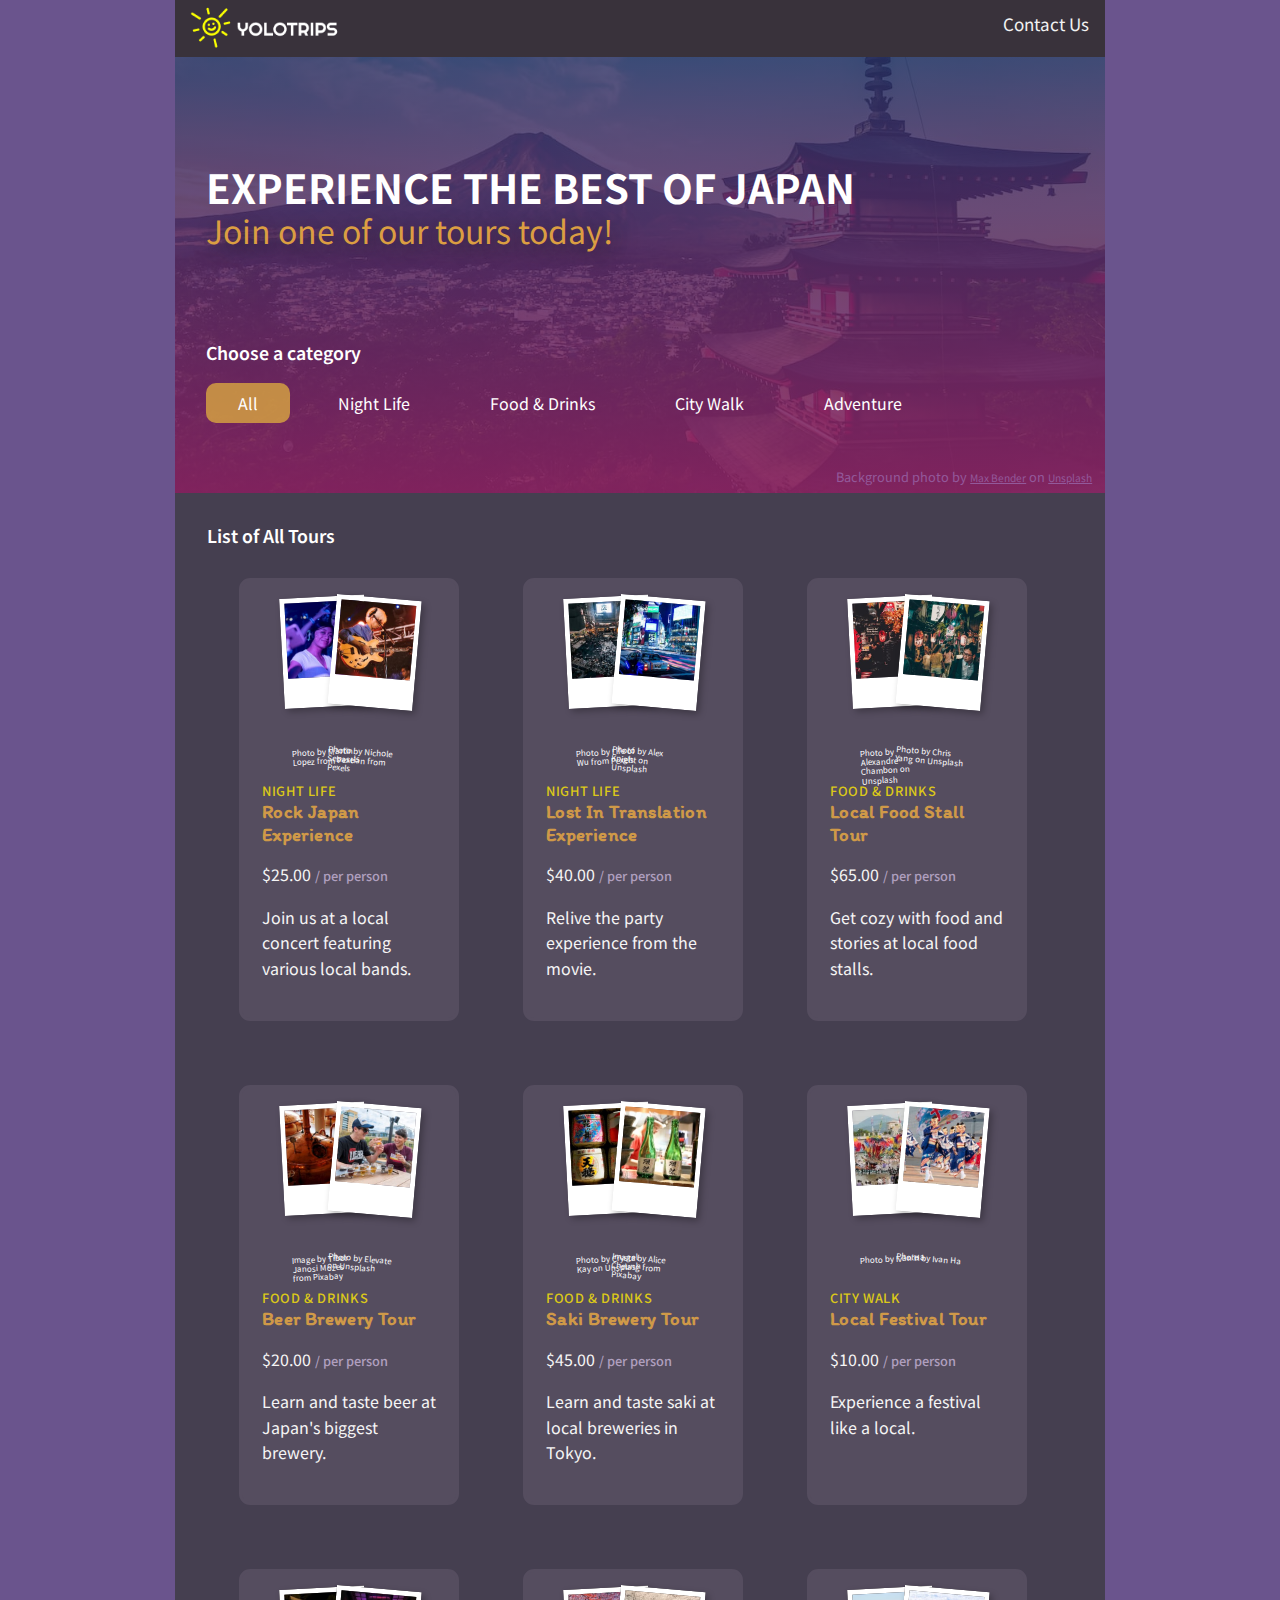
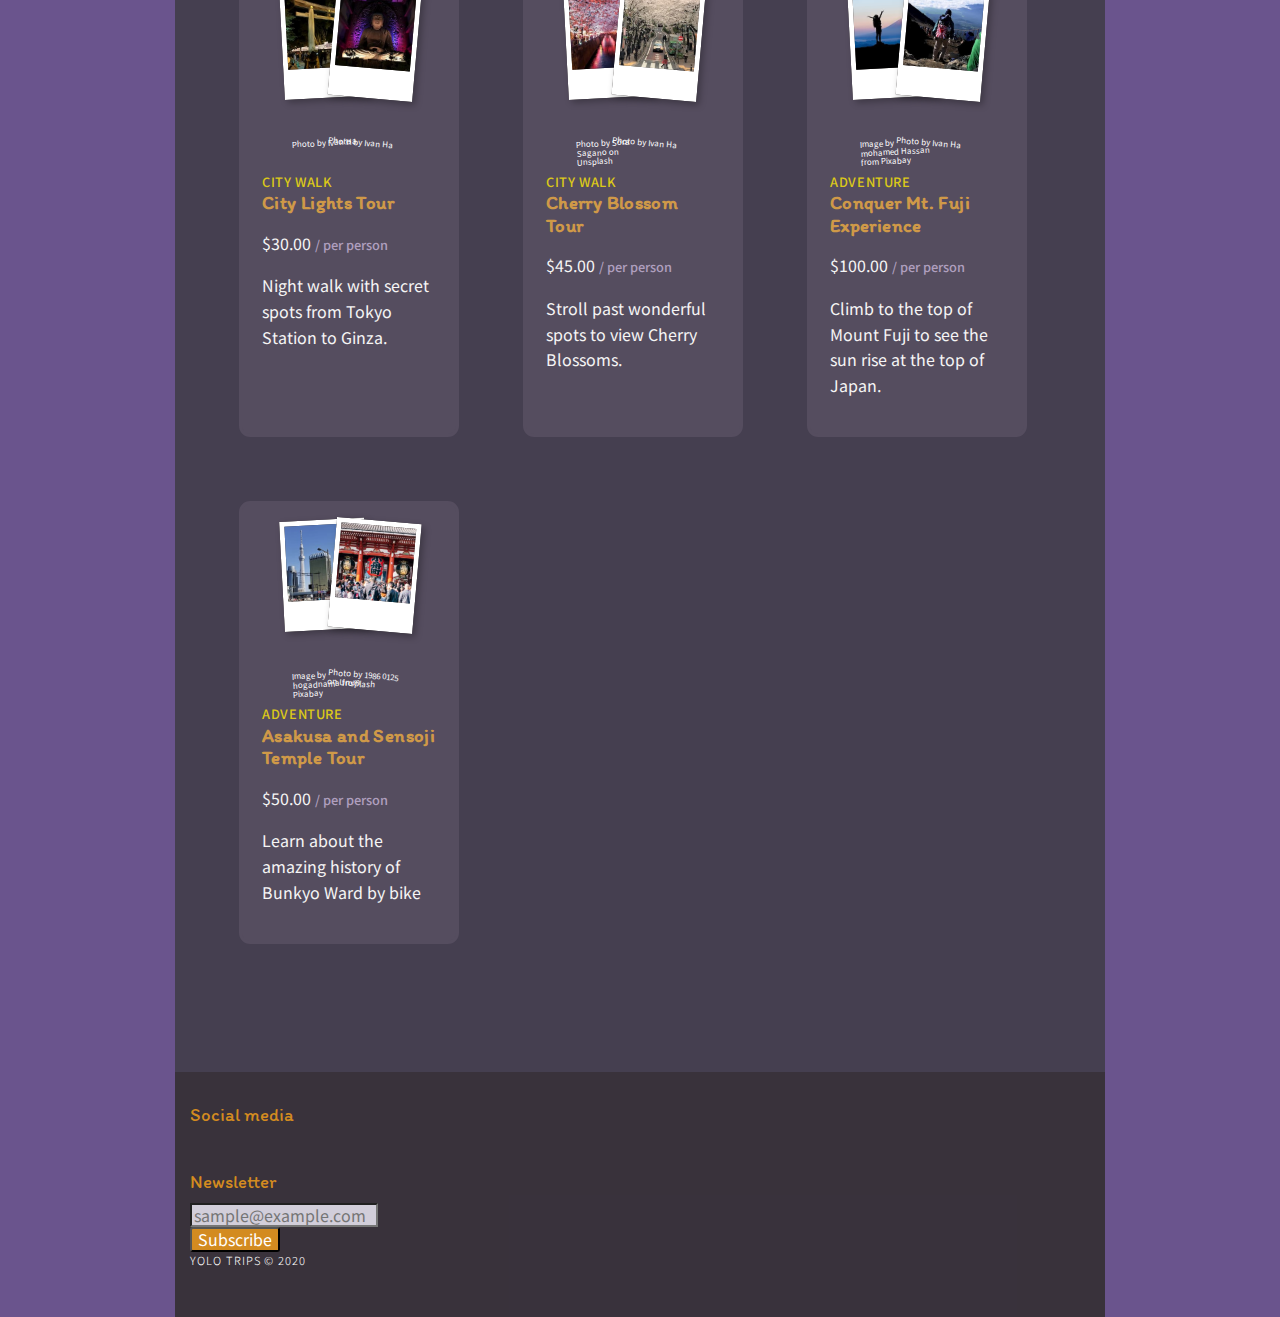
==== commit 3a3834d1: "Add files via upload" ====
--- a/index.html
+++ b/index.html
@@ -1,610 +1,115 @@
 <!DOCTYPE html>
-<html lang="en">
-<head>
-    <!-- https://codeconvey.com/responsive-navigation-with-centered-logo/ -->
-    <!-- https://stackoverflow.com/questions/40551345/centered-logo-in-navigation-bar -->
-    <!-- https://css-tricks.com/creating-sliding-effects-using-sticky-positioning/ -->
-    <meta charset="UTF-8">
-    <meta name="viewport" content="width=device-width, initial-scale=1">
-    <title>Caglar Creations</title>
-    <link rel="stylesheet" href="normalize.css">
-    <link rel="stylesheet" href="https://cdnjs.cloudflare.com/ajax/libs/font-awesome/5.15.1/css/all.min.css">
-    <link rel="stylesheet" href="style.css">
-    <link href="https://unpkg.com/aos@2.3.1/dist/aos.css" rel="stylesheet">
+<html>
+  <head>
+    <meta charset="utf-8" />
+    <meta name="viewport" content="width=device-width, initial-scale=1, shrink-to-fit=no" />
+    <title>WEB222 Store</title>
+    <link rel="preconnect" href="https://fonts.gstatic.com" />
+    <link
+      rel="stylesheet"
+      href="https://cdn.jsdelivr.net/npm/bootstrap@4.5.3/dist/css/bootstrap.min.css"
+      integrity="sha384-TX8t27EcRE3e/ihU7zmQxVncDAy5uIKz4rEkgIXeMed4M0jlfIDPvg6uqKI2xXr2"
+      crossorigin="anonymous"
+    />
 
-    <script src="https://unpkg.com/konva@7.2.1/konva.min.js"></script>
-    <script src="https://unpkg.com/aos@2.3.1/dist/aos.js"></script>
-    <script src="data.js"></script>
-    <script src="index.js"></script>
-</head>
-<body>
-    <header>
-        <div class="hero-image">
-            <div class="topnav">
-                <div class="logo"><a href=""><img id="logo-img" src="./img/caglar.svg" alt=""></a></div>
-                <a href="#shop" class="item">Shop</a>
-                <a href="#our-story" class="item">Our Story</a>
-                <a href="#leather-care" class="item">Leather Care</a>
-                <a href="#4" class="item">Support</a>
-                <a href="javascript:void(0);" class="icon" onclick="myFunction()">
-                    <i class="fa fa-bars"></i>
-                </a>
-             </div> 
-            <div class="hero-text" >
-                <h1 data-aos="fade-up">Personalized Handmade Leather</h1>
-            </div>
-        </div>
-    </header>
-    <div class="promo">
-        <h3>Don't miss our Holiday Deals!</h3>
-    </div>    
-    <main class="main">
-        <section class="container">
-            <span class="anchor" id="shop"></span>
-            
-                <h2 class="each-word"
-                data-aos="fade-up"
-                data-aos-delay="50">
-                <span class="underline">
-                Handcrafted Creations
-               </span>
-                </h2>
-            <div class="cardgroup">
-                    <div class="card" 
-                    data-aos="fade-up"
-                    data-aos-delay="100"
-                    >
-                    <a href="#wallet">
+    <link
+      rel="stylesheet"
+      href="https://cdnjs.cloudflare.com/ajax/libs/font-awesome/5.15.1/css/all.min.css"
+      integrity="sha512-+4zCK9k+qNFUR5X+cKL9EIR+ZOhtIloNl9GIKS57V1MyNsYpYcUrUeQc9vNfzsWfV28IaLL3i96P9sdNyeRssA=="
+      crossorigin="anonymous"
+    />
 
-                        <img src="./img/c_wallet.jpg" alt="">
-                    </a>
-                        <div class="card-info">
-                        <h3>
-                            Leather Wallet
-                        </h3>
-                        <p class="card-cost">
-                            from $70 CAD
-                        </p>    
-                        </div>
+    <link rel="stylesheet" href="normalize.css" />
+    <link rel="stylesheet" href="style.css" />
+    <style></style>
+  </head>
+  <body>
+    <div class="wrapper">
+      <div class="topnav" id="topnav">
+        <a id="logo" href="index.html"><img src="./images/logo.png" alt="YOLO Trips Logo"/></a>
+        <a class="textnav" href="contact.html">Contact Us</a>
+        <a href="javascript:void(0);" class="icon" onclick="addReponsiveClass()">
+          <i class="fa fa-bars"></i>
+        </a>
+      </div>
+      <div>
+        <section class="hero">
+          <header id="header"></header>
+          <header class="hero_header">
+            <h1 class="hero_title">Experience the best of Japan</h1>
+            <h2 class="hero_subtitle">Join one of our tours today!</h2>
+          </header>
+          <div id="category"></div>
+          <header class="category_tab">
+            <section id="sidebar">
+              <h2>Choose a category</h2>
+              <a class="button button_primary" id="category_all" href="#category">All</a>
+              <a class="button" id="category_night_life" href="#category">Night Life</a>
+              <a class="button" id="category_food_drinks" href="#category">Food & Drinks</a>
+              <a class="button" id="category_city_walk" href="#category">City Walk</a>
+              <a class="button" id="category_adventure" href="#category">Adventure</a>
+            </section>
+          </header>
+          <div id="ImgCreditContainer">
+            <span id="hImgCredit">
+              Background photo by
+              <a
+                href="https://unsplash.com/@maxwbender?utm_source=unsplash&amp;utm_medium=referral&amp;utm_content=creditCopyText"
+                >Max Bender</a
+              >
+              on
+              <a
+                href="https://unsplash.com/?utm_source=unsplash&amp;utm_medium=referral&amp;utm_content=creditCopyText"
+                >Unsplash</a
+              >
+            </span>
+          </div>
+        </section>
+        <main>
+          <h2>List of All Tours</h2>
+          <div id="list"></div>
+        </main>
+        <footer>
+          <div class="container">
+            <div class="row">
+              <div id="social" class="col-md-4">
+                <h3>Social media</h3>
+                <a href="https://www.instagram.com/"><i class="fab fa-instagram"></i></a>
+                <a href="https://facebook.com"><i class="fab fa-facebook"></i></a>
+                <a href="https://twitter.com"><i class="fab fa-twitter"></i></a>
+              </div>
+              <div id="footer-right" class="col-md-8">
+                <div id="subscribe">
+                  <h3>Newsletter</h3>
+                  <form action="https://formspree.io/f/mqkgykke" method="POST">
+                    <div class="form-row">
+                      <div class="form-group mr-2">
+                        <input
+                          class="form-input form-control"
+                          autocomplete="email"
+                          type="email"
+                          name="_replyto"
+                          placeholder="sample@example.com"
+                        />
+                      </div>
+
+                      <div class="form-group">
+                        <button class="btn button-primary" type="submit">Subscribe</button>
+                      </div>
                     </div>
-                
-                <div class="card"
-                data-aos="fade-up"
-                data-aos-delay="150"
-                >
-                    <img src="./img/c_bookmark.jpg" alt="">
-                    <div class="card-info">
-                        <h3>
-                            Leather Bookmark
-                        </h3>
-                        <p class="card-cost">
-                            from $20 CAD
-                        </p>    
-                    </div>
-                </div>
-                <div class="card"
-                data-aos="fade-up"
-                data-aos-delay="300"
-                >
-                    <img src="./img/c_ipodcase.jpg" alt="">
-                    <div class="card-info">
-                        <h3>
-                            Leather AirPod Case
-                        </h3>
-                        <p class="card-cost">
-                            from $60 CAD
-                        </p>    
-                    </div>
-                </div>
-            </div>
-        </section>
-        <section id="our-story" class="full-container">
-
-            <div class='story-block'>
-                <h2 data-aos="fade-up">
-                    
-                    My Little <br>
-                    <span class="underline">
-                        Handcraft Shop
-                    </span>
-                </h2>
-                <p data-aos="fade-up"
-                data-aos-delay="100">
-                
-                    <span class="firstletter">H</span></span>i there, we are Caglar Creations. A small business that is trying to strive for success. I am Oliver. My family recently moved to Canada and I started this business due to my love for handcrafts. I prepare the products so that they are ready to be sold. My son manages the engraving and technology. Whereas, my daughter handles the marketing. We are fondly working together in order to provide you with good quality products that will brighten your day. Our products are customizable which allows for your own personal touch. Allow us to work with you in order to make the best gift that brings a smile to your face.
-                </p>
-            </div>
-        </section>
-        <section class="container">
-            
-            <h2 class="each-word" data-aos="fade-up">                
-                <span class="underline">
-                Reviews
-                </span>
-            </h2>
-
-            <div id="review-container"
-            >
-                <a class="prev" onclick="plusSlides(-1)" 
-                data-aos="fade-up"
-                data-aos-delay="400">&#10094;</a>
-                <a class="next" onclick="plusSlides(1)" 
-                data-aos="fade-up"
-                data-aos-delay="700">&#10095;</a>
-            </div>        
-
-        </section>
-        <section class="container">
-            <div id="personalize-section">
-                <h2><span class="underline">Personalize</span></h2>
-                <div id="personalization-app">
-                    <div id="canvas-container">
-                        <div id="canvas"></div>
-                        <p>(Drag text to desired position.)</p>
-                    </div>
-                    <form class="personalize-ui">
-                    <!-- <button type="button" onclick="addSimpleText();">Single Line</button>-->
-                    <!-- <button type="button" onclick="addComplexText();">Multi Line Text</button><br> -->
-
-                    <!-- <div>
-                        <label for="simpleTextInput">Personalized Text</label><br>
-                        <input type="text" 
-                        onclick
-                        onpropertychange
-                        onkeyuponpaste oninput="updateSimpleText();" 
-                        id="simpleTextInput"
-                        placeholder="Type & Drag"></input>
-                    </div> -->
-                    <div>
-                        <label for="complexMessage">Personal Message</label><br>
-                        <textarea 
-                        id="complexMessage"
-                        rows="3"
-                        placeholder="Write your personal message here..."
-                        onchange  
-                        onpropertychange  
-                        onkeyuponpaste oninput="complexMessageChange();"
-                        ></textarea>
-                    </div>   
-                    <br>
-                    <div>
-                        <label>Text Size</label>
-                        <br>
-                        <div class="select-buttons size">
-                            <label for="large" onclick="sizeSelect(this)">
-                                <input type="radio" id="large" name="size" value="50">
-                                <div class="center">
-                                    <span style="font-size: 32pt;">Aa</span>
-                                    <br>Large
-                                </div>
-                            </label>
-                            <label for="medium" onclick="sizeSelect(this)" class="selected">
-                                <input type="radio" id="medium" name="size" value="30">
-                                <div class="center">
-                                    <span style="font-size: 20pt;">Aa</span>
-                                    <br>Medium
-                                </div>
-                            </label>
-                            <label for="small" onclick="sizeSelect(this)">
-                                <input type="radio" id="small" name="size" value="20">
-                                <div class="center">
-                                    <span style="font-size: 14pt;">Aa</span>
-                                    <br>Small
-                                </div>
-                            </label>
-                        </input>
-                    </div>
-                    <br>
-                    <div>
-                        <label>Font Type</label>
-                        <br>
-                        <div class="select-buttons font">
-                            <input type="radio" id="Rockwell" name="font" >
-                            <label for="Rockwell" onclick="fontSelect(this)" class="selected">
-                                <div class="center">
-                                    <span style="font-size: 14pt; font-family: Rockwell;">Rockwell</span><br>
-                                    Slab Serif    
-                                </div>
-                            </label>
-                            <input type="radio" id="Arial" name="font">
-                            <label for="Arial" onclick="fontSelect(this)">
-                                <div class="center">
-                                    <span style="font-size: 14pt; font-family: Arial;">Arial</span><br>
-                                    San-Serif    
-                                </div>
-                            </label>
-                            <input type="radio" id="Times" name="font">
-                            <label for="Times" onclick="fontSelect(this)">
-                                <div class="center">
-                                    <span style="font-size: 14pt; font-family: 'Times New Roman', Times, serif;">Times</span><br>
-                                    Serif  
-                                </div>
-                            </label>
-                            
-                            <input type="radio" id="Cursive" name="font">
-                            <label for="Cursive" onclick="fontSelect(this)">
-                                <div class="center">
-                                    <span style="font-size: 14pt; font-family: cursive;">Script</span><br>
-                                    Cursive  
-                                </div>
-                            </label>
-                        </div>
-                    </div>
-                    <br>
-                    <br>
-                    <div id="buttons"><button type="button" id="save">Save as image</button></div>   
-                    </form>
+                  </form>
                 </div>
               </div>
-        </section>
-        <section  class="product">
-            <span class="anchor" id="wallet"></span>
-            <div class="row">
-
-                <div class="product-container" 
-                data-aos="fade-up"
-                data-aos-delay="0">
-                    <img id="expandedImg" src="./img/wallet_example3.jpg">
-                </div>
-
-                <div id="thumbnail-a" class="column"
-                data-aos="fade-up"
-                data-aos-delay="50">
-                    <img src="img/wallet_example3.jpg" onclick="myFunction(this);" >
-                </div>
-                <div id="thumbnail-b" class="column"
-                data-aos="fade-up"
-                data-aos-delay="100">
-                    <img src="img/wallet_example2.jpg" onclick="myFunction(this);">
-                </div>
-                <div id="thumbnail-c" class="column"
-                data-aos="fade-up"
-                data-aos-delay="200">
-                    <img src="img/wallet_example1.jpg" onclick="myFunction(this);">
-                </div>
-            </div>
-            <div class="product-info"
-            data-aos="fade-up"
-            data-aos-delay="300"
-                        >
-                <div>
-                    <h2>
-                        <span class="underline">
-                            Leather Wallet
-                        </span>
-                    </h2>
-                    <div class="product-features">
-                        <ul>
-                            <li>Full Grain Leather Wallet</li>
-                            <li>Custom Cowhide Leather</li>
-                            <li>RFID Blocking Technology</li>
-                        </ul>    
-                    </div>
-                </div>
-                <form id="contact-form" action="https://httpbin.org/post" method="POST">
-                    <div>
-                        <label>Color</label>
-                        <br>
-                        <div class="select-buttons color">
-                            <input type="radio" id="brown" name="color" value="brown">
-                            <label for="brown" onclick="colorSelect(this)">
-                                <div class="center">
-                                    <div id="brown-sample"></div>
-                                    <br>Brown
-                                </div>
-                            </label>
-                            <label for="darkbrown" onclick="colorSelect(this)">
-                                <div class="center">
-                                    <div id="darkbrown-sample"></div>
-                                    <br>Dark Brown
-                                </div>
-                            </label>
-                            <input type="radio" id="black" name="color" value="black">
-                            <label for="black" onclick="colorSelect(this)">
-                                <div class="center">
-                                    <div id="black-sample"></div>
-                                    <br>Black
-                                </div>
-                            </label>
-                        </input>
-                    </div>
-                    <br>
-                    <div>
-                        <label for="engrave">Engrave Options</label>
-                        <br>
-                        <select name="engrave" onchange="selected(this)">
-                            <option value="Select an option">
-                                Select an option
-                            </option>
-                            <option value="No Personalized" >
-                                No Personalized
-                            </option>
-                            <option value="Front Side Only (CA$91.00)" >
-                                Front Side Only (CA$91.00)
-                            </option>
-                            <option value="Inside Right only (CA$94.00)">
-                                Inside Right only (CA$94.00)
-                            </option>
-                            <option value="Inside Left 1 (CA$94.00)">
-                                Inside Left 1 (CA$94.00)
-                            </option>
-                            <option value="Inside Left 2 (CA$94.00)">
-                                Inside Left 2 (CA$94.00)
-                            </option>
-                            <option value="Front & Inside Right (CA$105.00)">
-                                Front & Inside Right (CA$105.00)
-                            </option>
-                            <option value="Front & Inside Left 1 (CA$105.00)">
-                                Front & Inside Left 1 (CA$105.00)
-                            </option>
-                            <option value="Front & Inside Left 2 (CA$105.00)">
-                                Front & Inside Left 2 (CA$105.00)
-                            </option>
-                            <option value="INSIDE LEFT &amp; RIGHT (CA$115.00)">
-                                INSIDE LEFT &amp; RIGHT (CA$115.00)
-                            </option>
-                            <option value="FRONT & BOTH INSIDE (CA$130.00)">
-                                FRONT & BOTH INSIDE (CA$130.00)
-                            </option>
-                        </select>
-                    </div>
-                    <br>
-                    <div id="personalize">
-                        <label for="personalization">Add your personal message</label>
-                        <div>
-                            <textarea name="personalization" placeholder="Write your personal message here..."></textarea>
-                        </div>
-                    </div>
-                    <br>
-                    <input type="submit" value="Buy">                    
-                </form>
-            </div>
-        </section>
-        <section id="care">
-            <span id="leather-care"></span>
-            <h2
-            data-aos="fade-up"
-            data-aos-delay="0">                
-            <span class="underline">
-                Leather Care</h2>
-            <div id="step1" class="care-card">
-                <img src="./img/leather_care1.jpg" alt=""
-                data-aos="fade-up"
-                data-aos-delay="100">
-                <h3
-                data-aos="fade-left"
-                data-aos-delay="200">
-                Step 1</h3>
-                <p
-                data-aos="fade-left"
-                data-aos-delay="300">Lorem ipsum dolor sit amet consectetur adipisicing elit. Repellat sapiente culpa voluptas cupiditate. Quisquam ipsum, assumenda eum quidem nihil libero!</p>
-            </div>
-            <div id="step2" class="care-card">
-                <img src="./img/leather_care2.jpg" alt=""
-                data-aos="fade-down"
-                data-aos-delay="300">
-                <h3
-                data-aos="fade-right"
-                data-aos-delay="400">
-                Step 2</h3>
-                <p
-                data-aos="fade-right"
-                data-aos-delay="500">Lorem ipsum dolor sit amet consectetur adipisicing elit. Repellat sapiente culpa voluptas cupiditate. Quisquam ipsum, assumenda eum quidem nihil libero!</p>
-            </div>
-            <div id="step3" class="care-card">
-                <img src="./img/leather_care3.jpg" alt=""
-                data-aos="fade-down"
-                data-aos-delay="200">
-                <h3
-                data-aos="fade-right"
-                data-aos-delay="100">Step 3</h3>
-                <p
-                data-aos="fade-left"
-                data-aos-delay="400">Lorem ipsum dolor sit amet consectetur adipisicing elit. Repellat sapiente culpa voluptas cupiditate. Quisquam ipsum, assumenda eum quidem nihil libero!</p>
-            </div>
-        </section>
-        <footer>
-            <div id="social">
-                <h3>Follow Us</h3>
-                    <a href="#"><i class="fab fa-twitter"></i></a>
-                    <a href="#"><i class="fab fa-facebook-f"></i></a>
-                    <a href="#"><i class="fab fa-instagram"></i></a>
             </div>
             <div>
-                <sub>Copyright © 2020 CAGLAR CREATIONS</sub>
+              <p>YOLO TRIPS &#169; 2020</p>
             </div>
+          </div>
         </footer>
-    </main>
-
-    <script src="personalize.js">
-
-        // var simpleFontSize = 32;
-  
-        // //Create Canvas
-        // var stage = new Konva.Stage({
-        //       container: 'canvas',
-        //       width: 530,
-        //       height: 460,
-        //   });
-  
-        // var layer = new Konva.Layer();
-  
-  
-        // // Load iamges
-        // function loadImages(sources, callback) {
-        //   var images = {};
-        //   var loadedImages = 0;
-        //   var numImages = 0;
-        //   // get num of sources
-        //   for (var src in sources) {
-        //     numImages++;
-        //   }
-        //   for (var src in sources) {
-        //     images[src] = new Image();
-        //     images[src].onload = function () {
-        //       if (++loadedImages >= numImages) {
-        //         callback(images);
-        //       }
-        //     };
-        //     images[src].src = sources[src];
-        //   }
-        // }
-  
-        // //Draw with images inside
-        // function draw(images) {
-  
-        //   var wallet = new Konva.Rect({
-        //       x: 20,
-        //       y: 20,
-        //       width: 500,
-        //       height: 430,
-        //       fillPatternImage: images.wallet_front,
-        //       fillPatternOffset: { x: 0, y: 0 },
-        //       stroke: 'black',
-        //       strokeWidth: 0,
-        //     });
-  
-        //     //Starting layer
-        //     layer.add(wallet);
-        //     layer.add(simpleText);
-        //     //layer.add(complexText);
-  
-        //   // add the layer to the stage
-        //   stage.add(layer);
-        // }
-  
-        // //Create list of images
-        // var sources = {
-        //   wallet_front: '/img/wallet_front.jpg',
-        //   star: '/assets/star.png',
-        // };
-  
-        // //Load images onto the canvas
-        // loadImages(sources, function (images) {
-        //   draw(images);
-        // });
-  
-        // //////SIMPLE TEXT////////////////////////////
-        // //Simple Text Shape
-        // var simpleText = new Konva.Text({
-        //   //x: stage.width() / 2,
-        //   x: 200/2,
-        //   y: 400/2,
-        //   text: 'personalize',
-        //   fontSize: simpleFontSize,
-        //   fontFamily: 'Rockwell',
-        //   fill: 'rgba(46,22,17,0.45)',
-        //   draggable: true,
-        //   dragBoundFunc: function (pos) {
-        //       let xMax = 400;
-        //       let yMax = 400;
-        //     var newX = pos.x < 50 ? 50 : (pos.x > xMax ? xMax : pos.x);
-        //     var newY = pos.y < 50 ? 50 : (pos.y > yMax ? yMax : pos.y);
-        //       return {
-        //           x: newX,
-        //           y: newY,                
-        //       }
-        //   },
-        // });
-  
-        // let simpleToggle = true;
-        // function addSimpleText(){
-        //   if(simpleToggle === true){
-        //     simpleToggle = false;
-        //     simpleText.remove();
-        //   } else {
-        //     simpleToggle = true;
-        //     layer.add(simpleText);
-        //   }
-        // layer.draw();
-        // }
-  
-        // function removeSimpleText(){
-        //   simpleText.remove();
-        //   layer.draw();
-        // }
-  
-        // function updateSimpleText(){
-        //   simpleText.setAttr('text', document.querySelector('#simpleTextInput').value);
-        //   layer.draw();
-        // }
-  
-        // // text Size
-        // var textSizeChange = document.querySelector("#textSizeOptions");
-        // textSizeChange.addEventListener("change", function() {
-        //   simpleFontSize = parseInt(this.value);
-        //   simpleText.setAttr('fontSize', simpleFontSize);
-        //   layer.draw();
-        // })
-  
-        // // font Type
-        // var fontStyleChange = document.querySelector('#textFontOptions');
-        // fontStyleChange.addEventListener("change", function() {
-        //   simpleText.setAttr('fontFamily', this.value);
-        //   layer.draw();
-        // })
-  
-  
-        // // since this text is inside of a defined area, we can center it using
-        // // align: 'center'
-        // var complexText = new Konva.Text({
-        //     x: 125,
-        //     y: 155,
-        //     text:
-        //       "PERSONAL MESSAGE\n\nAll the world's a stage, and all the men and women merely players. They have their exits and their entrances.",
-        //     fontSize: 18,
-        //     fontFamily: 'Calibri',
-        //     fill: 'rgba(37, 25, 4,0.6)',
-        //     width: 300,
-        //     padding: 20,
-        //     align: 'center',
-        //     draggable: true,
-        //     dragBoundFunc: function (pos) {
-        //         let xMax = stage.width()-200;
-        //         let yMax = stage.height()-100;
-        //       var newX = pos.x < 0 ? 0 : (pos.x > xMax ? xMax : pos.x);
-        //       var newY = pos.y < 0 ? 0 : (pos.y > yMax ? yMax : pos.y);
-        //         return {
-        //             x: newX,
-        //             y: newY,                
-        //         }
-        //     }
-        // });
-  
-        // function addComplexText(){
-        //   layer.add(complexText);
-        //   layer.draw();
-        // }
-  
-        // function removeComplexText(){
-        //   complexText.remove();
-        //   layer.draw();
-        // }
-  
-        // function complexMessageChange(){
-        //   complexText.setAttr('text', document.querySelector('#complexMessage').value);
-        //   layer.draw();
-        // }
-  
-        //  // function from https://stackoverflow.com/a/15832662/512042
-        // function downloadURI(uri, name) {
-        //   var link = document.createElement('a');
-        //   link.download = name;
-        //   link.href = uri;
-        //   document.body.appendChild(link);
-        //   link.click();
-        //   document.body.removeChild(link);
-        //   delete link;
-        // }
-  
-        // document.getElementById('save').addEventListener(
-        //   'click',
-        //   function () {
-        //     var dataURL = stage.toDataURL({ pixelRatio: 3 });
-        //     downloadURI(dataURL, 'stage.png');
-        //   },
-        // //   false
-        // );
-      </script>
-</body>
-</html>+        <script src="data.js"></script>
+        <script src="script.js"></script>
+        <script src="utils.js"></script>
+      </div>
+    </div>
+  </body>
+</html>
--- a/style.css
+++ b/style.css
@@ -1,805 +1,662 @@
-@import url('https://fonts.googleapis.com/css2?family=Copse&display=swap');
-
-html, body {
-    height: 100%;
-}
-
-h1, h2, h3, h4, .item, sub  {
-    font-family:'Copse', Georgia, 'Times New Roman', Times, serif;
-
+/* Add any CSS you need to this file. */
+
+/* background-color: rgba(54, 54, 54, 0.7); */
+/* body purple - background-color: rgb(106, 84, 141); */
+
+/* purple color: rgb(207, 153, 72); */
+
+@import 'normalize.css';
+
+@import url('https://fonts.googleapis.com/css2?family=Itim&family=Noto+Sans+JP:wght@500&display=swap');
+
+html {
+  scroll-behavior: smooth;
+}
+
+body {
+  font-size: 16px;
+  font-family: 'Noto Sans JP', sans-serif;
+  background-color: rgb(106, 84, 141);
+}
+
+.wrapper {
+  max-width: 930px;
+  margin: auto;
+  background-color: rgba(54, 54, 54, 0.7);
+}
+
+@media screen and (min-width: 760px) {
+  .wrapper {
+    width: 90%;
+  }
+}
+
+@media screen and (max-width: 760px) {
+  .wrapper {
+    width: 100%;
+  }
 }
 
 h1 {
-    font-size: 3em;
-}
-
-p, ul, label, input, select, #buttons, button, textArea {
-    font-size: 20px;
-    line-height: 1.8em;
-    font-family: 'Gill Sans', 'Gill Sans MT','Trebuchet MS', sans-serif;
-    color: rgba(37, 25, 4, 0.612);
-}
-
+  font-size: 2.5em;
+  line-height: 1.2em;
+  margin: 0;
+  color: white;
+}
+
+h2 {
+  font-family: 'Noto Sans JP', sans-serif;
+  font-size: 1.1em;
+  line-height: 1.2em;
+  margin: 0;
+  font-weight: 600;
+  color: white;
+}
+
+h3 {
+  font-family: 'Itim', cursive;
+  font-weight: 200;
+  line-height: 1.2em;
+  margin: 0;
+  color: white;
+}
+
+h4 {
+  font-size: 0.8em;
+  text-transform: uppercase;
+  margin: 0;
+}
+
+/* header section */
+
+#header {
+  display: flex;
+  justify-content: space-between;
+  align-items: flex-start;
+  height: 15%;
+}
+@media screen and (max-width: 576px) {
+  #header {
+    height: 10%;
+    padding-bottom: 1em;
+  }
+}
+
+#logo img {
+  width: 150px;
+}
+
+#hImgCredit {
+  padding-right: 1em;
+}
+
+#hImgCredit,
+#hImgCredit a {
+  color: rgb(147, 89, 155);
+  font-size: 0.8em;
+}
+
+.hero {
+  padding-left: 15px;
+}
+
+.hero_title {
+  text-transform: uppercase;
+  color: white;
+}
+.hero_subtitle {
+  color: rgb(219, 158, 66);
+  font-size: 2em;
+  font-weight: 400;
+  text-shadow: 5px 5px 20px #1a1919b6;
+  padding-bottom: 1.2em;
+}
+
+.hero {
+  background-repeat: no-repeat;
+  overflow: hidden;
+  background: rgba(91, 34, 138, 0.6);
+  background: -webkit-linear-gradient(rgba(38, 47, 102, 0.8), rgba(138, 34, 98, 0.9)),
+    url('./images/max-bender-FuxYvi-hcWQ-unsplash.jpg');
+  background: linear-gradient(rgba(38, 47, 102, 0.8), rgba(138, 34, 98, 0.9)),
+    url('./images/max-bender-FuxYvi-hcWQ-unsplash.jpg');
+  background-position: center;
+  background-size: cover;
+  padding-top: 1em;
+  display: flex;
+  flex-direction: column;
+  justify-content: space-between;
+}
+
+@media screen and (min-width: 900px) {
+  .hero {
+    height: 420px;
+  }
+}
+
+@media screen and (max-width: 900px) {
+  .hero {
+    height: 420px;
+  }
+}
+
+@media screen and (max-width: 576px) {
+  .hero {
+    height: 550px;
+  }
+}
+
+.hero_header {
+  padding-left: 1em;
+  padding-right: 2em;
+}
+
+/* category section */
+
+.category_tab {
+  display: flex;
+  padding-left: 1em;
+  line-height: 5em;
+}
+
+@media screen and (max-width: 576px) {
+  .category_tab {
+    line-height: 4em;
+  }
+}
+
+.button {
+  color: #ffffff;
+  text-decoration: none;
+  border-radius: 10px;
+  white-space: nowrap;
+  transition: 0.35s;
+}
+
+.button:hover {
+  text-decoration: none;
+}
+
+.button-primary {
+  color: #ffffff;
+  background-color: rgb(211, 139, 32);
+  text-decoration: none;
+  border-radius: 3px;
+  white-space: nowrap;
+  transition: 0.35s;
+}
+
+.button-primary:hover {
+  color: #ffffff;
+  background-color: rgb(168, 111, 25);
+  text-decoration: none;
+}
+
+.button-secondary {
+  color: #ffffff;
+  background-color: rgb(97, 97, 97);
+  text-decoration: none;
+  border-radius: 10px;
+  white-space: nowrap;
+  transition: 0.35s;
+}
+
+@media screen and (max-width: 900px) {
+  .button {
+    padding: 0.5em 1em;
+    margin-right: 0.5em;
+  }
+}
+
+@media screen and (min-width: 900px) {
+  .button {
+    padding: 0.5em 2em;
+    margin-right: 12px;
+  }
+}
+
+.button_primary,
+.button:hover {
+  color: white;
+  background-color: rgba(214, 162, 65, 0.829);
+}
+
+/* main */
+
+main {
+  display: flex;
+  flex-wrap: wrap;
+  margin: auto;
+  padding: 2em;
+}
+
+main h3 {
+  color: rgb(211, 139, 32);
+}
+
+/* card section */
+
+#list {
+  width: 100%;
+  display: flex;
+  flex-wrap: wrap;
+}
+
+#list .card_container {
+  box-sizing: border-box;
+  -moz-box-sizing: border-box;
+  -webkit-box-sizing: border-box;
+
+  border-radius: 0.7em;
+  position: relative;
+  background-color: rgb(85, 77, 95);
+  border: 0.2em solid rgb(85, 77, 95);
+}
+
+@media screen and (min-width: 1040px) {
+  #list .card_container {
+    width: 220px;
+    margin: 2em;
+  }
+}
+
+@media screen and (max-width: 1040px) {
+  #list .card_container {
+    width: 220px;
+    margin: 1.5em;
+  }
+}
+
+@media screen and (max-width: 960px) {
+  #list .card_container {
+    width: 250px;
+    margin: 2em 3em;
+  }
+}
+
+@media screen and (max-width: 900px) {
+  #list .card_container {
+    width: 240px;
+    margin: 2em 2em;
+  }
+}
+
+@media screen and (max-width: 785px) {
+  #list .card_container {
+    width: 40%;
+    margin: 2em 1.5em;
+  }
+}
+
+@media screen and (max-width: 576px) {
+  #list .card_container {
+    width: 100%;
+    margin: 2em 1.5em;
+  }
+}
+
+#list .card_container:hover {
+  border: 0.2em solid rgb(122, 78, 161);
+}
+
+#list img {
+  width: 100%;
+  clear: left;
+  background-color: rgb(46, 41, 41);
+  border: white solid;
+  border-width: 5px 5px 30px 5px;
+  box-shadow: 3px 3px 7px #00000049;
+}
+
+#list figcaption {
+  max-width: 100px;
+  left: 5px;
+  font-size: 8px;
+  display: block;
+  float: left;
+  position: absolute;
+  top: 150px;
+}
+
+.caption {
+  color: rgb(255, 255, 255);
+  display: none;
+  -webkit-transition: all 1s ease;
+  transition: all 1s ease;
+}
+
+.displayCaption {
+  color: rgb(122, 78, 161);
+  max-width: 100px;
+  left: 5px;
+  font-size: 8px;
+  display: block;
+  float: left;
+  position: absolute;
+  top: 150px;
+}
+
+figure {
+  position: relative;
+  float: left;
+}
+
+.child {
+  position: absolute;
+  top: 0;
+}
+
+.bottom_card {
+  left: 0px;
+  width: 155px;
+  transform: rotate(-3deg);
+  -webkit-transition: all 1s ease;
+  transition: all 1s ease;
+}
+
+@media screen and (max-width: 576px) {
+  .bottom_card {
+    left: 0%;
+  }
+}
+
+.bottom_card_move {
+  transform: rotate(-10deg);
+}
+
+@media screen and (min-width: 576) {
+  .bottom_card_move {
+    left: -10%;
+  }
+}
+
+.top_card {
+  left: 100px;
+  width: 155px;
+  transform: rotate(5deg);
+  -webkit-transition: all 1s ease;
+  transition: all 1s ease;
+}
+
+@media screen and (max-width: 960px) {
+  .top_card {
+    left: 90px;
+  }
+}
+
+@media screen and (min-width: 960px) {
+  .top_card {
+    left: 50px;
+  }
+}
+
+@media screen and (max-width: 576) {
+  .top_card {
+    left: 45%;
+  }
+}
+
+.top_card_move {
+  top: -20px;
+  transform: rotate(10deg);
+}
+
+@media screen and (max-width: 960px) {
+  .top_card_move {
+    left: 100px;
+  }
+}
+
+@media screen and (min-width: 960px) {
+  .top_card_move {
+    left: 70px;
+  }
+}
+
+@media screen and (max-width: 576) {
+  .top_card_move {
+    left: 48%;
+  }
+}
+
+.card_picture {
+  height: 180px;
+}
+
+.cardText {
+  padding: 20px;
+}
+
+.cardText h3 {
+  color: rgb(207, 153, 72);
+  font-weight: 800;
+  letter-spacing: 0.02em;
+}
+
+.cardText h4,
+.cardText p {
+  line-height: 1.6em;
+}
+
+.cardText h4 {
+  color: rgb(219, 200, 25);
+  letter-spacing: 0.05em;
+  font-weight: 500;
+}
+
+.cardText p {
+  color: rgb(245, 245, 245);
+}
+
+#list a:link {
+  text-decoration: none;
+}
+
+.price {
+  color: rgb(175, 159, 190);
+  font-size: 0.8em;
+  font-weight: 500;
+}
+
+/* footer section */
+
+footer a,
+footer a:visited {
+  color: rgb(211, 139, 32);
+  text-decoration: none;
+}
+
+footer a:hover {
+  color: rgb(136, 83, 180);
+}
+
+#credit {
+  text-align: right;
+}
+
+footer {
+  margin-top: 4em;
+  background: rgba(54, 46, 54, 0.781);
+  padding: 15px;
+  padding-top: 2em;
+  display: flex;
+  justify-content: space-between;
+}
+
+@media (max-width: 800px) {
+  footer {
+    flex-direction: column;
+  }
+  #social {
+    text-align: center;
+  }
+  #social a {
+    margin: 1em;
+  }
+  #footer-right,
+  #subscribe {
+    margin: auto;
+    text-align: center;
+  }
+
+  footer p {
+    text-align: center;
+  }
+}
+
+.fab {
+  color: white;
+  font-size: 1.5em;
+}
+
+#social li {
+  margin: 0;
+  list-style-type: none;
+  float: left;
+  padding: 0;
+}
+
+#social a {
+  margin-right: 1em;
+  line-height: 2em;
+}
+
+.fab:hover {
+  color: rgb(136, 83, 180);
+}
+
+footer p {
+  color: rgb(255, 255, 255);
+  letter-spacing: 0.1em;
+  line-height: 1.5em;
+  font-size: 0.7em;
+  font-weight: 300;
+  padding: 2em 0;
+}
+
+footer h3 {
+  color: rgb(211, 139, 32);
+  padding-bottom: 0.5em;
+}
+
+/* form */
+
+form {
+  color: rgb(245, 245, 245);
+}
+
+.form-input {
+  background-color: #d2ceda;
+}
+
+.text-mandatory,
+.orange {
+  color: rgb(211, 139, 32);
+}
+
+#subscribe {
+  display: flex;
+  /* align-items: center; */
+  flex-direction: column;
+  float: right;
+}
+
+@media (max-width: 768px) {
+  #subscribe {
+    padding-top: 1.5em;
+    align-items: center;
+    float: none;
+  }
+}
+
+#ImgCreditContainer {
+  display: flex;
+  justify-content: end;
+  padding-left: 1em;
+  padding-bottom: 0.5em;
+}
+
+#menu {
+  padding: 1.3em;
+  border: 1px solid red;
+}
+
+#orderNumber {
+  display: none;
+}
+
+/* TopNav */
+
+/* Add a black background color to the top navigation */
 .topnav {
-    display: -webkit-box;
-    display: flex;
-    justify-content: space-around;
-    -webkit-box-align: center;
-            align-items: center;
-    /* background: #FAF5E9; */
-    background: #FAF5E9;
-    /* margin: 25px 0; */
-    box-shadow: 0 5px 15px -10px #111;
-    border-radius: 0 0 5px 5px;
-  }
-
-  .logo {
-    -webkit-box-ordinal-group: 2;
-            order: 1;
-    padding: 10px;
-  }
-
-
-  .item {
-    /* color: rgb(5, 5, 5); */
-    /* color: rgba(173, 0, 0); */
-    color: rgb(112, 19, 19);
-    text-decoration: none;
-    /* font-family: sans-serif; */
-    padding: 18px;
-    margin: 12px;
-  }
-
-  .item:hover{
-      color: rgba(51, 51, 51, 0.88);
-      background: rgba(255, 255, 255, 0.9);
-      border-radius: 15px;
-  }
-
-  .item:nth-of-type(n+3) {
-    -webkit-box-ordinal-group: 3;
-            order: 2;
-  }
-
-  .topnav .icon {
-      display: none;
-  }
-
-  /* mobile */
-  @media all and (max-width: 576px) {
-      
-    .topnav {
-      -webkit-box-orient: vertical;
-      -webkit-box-direction: normal;
-              flex-direction: column;
-      -webkit-box-align: stretch;
-              align-items: stretch;
-              /* position: absolute; */
-              z-index: 100;
-              width: 100%;
-    }
-    
-    .hero-image {
-        background-position: center;
-        background-repeat: no-repeat;
-        background-size: cover;
-        position: relative;
-        height: 600px;
-    }
-
-    .topnav .icon {
-        position: absolute;
-        right: 0;
-        top: 0;
-        padding: 14px;
-        float: right;
-        display: block;
-        color: rgb(2, 2, 2);
-        font-size: 25px;
-    }
-   
-    .logo {
-      -webkit-box-ordinal-group: 1;
-              order: 0;
-      text-align: left;
-      display: inline;
-      margin-top: 4px;
-    }
-
-    #logo-img {
-        width: 80px;
-    }    
-   
-    .item {
-      text-align: center;
-      display: none;
-      /* border-bottom: 1px solid #111; */
-    }
-
-    .icon {
-        display: inline;
-    }
-
-    .responsive {
-        display:block;
-    }
-
-  }
-
-
-
-
-.hero-image {
-    background-image: linear-gradient(rgba(0,0,0, 0.4), rgba(0,0,0,0.4)), url("./img/shutterstock_394402081_v2.jpg");
-
-    background-position: center;
-    background-repeat: no-repeat;
-    background-size: cover;
+  background: rgba(54, 46, 54, 0.781);
+  overflow: hidden;
+}
+
+/* Style the links inside the navigation bar */
+.topnav a {
+  float: left;
+  display: block;
+  color: #f2f2f2;
+  text-align: center;
+  text-decoration: none;
+  font-size: 17px;
+}
+
+.topnav .textnav,
+.icon {
+  padding: 14px 16px;
+}
+
+.topnav .textnav {
+  float: right;
+}
+
+.topnav #logo {
+  padding: 5px 20px 3px 15px;
+}
+
+/* Change the color of links on hover */
+.topnav a:hover {
+  color: white;
+  background-color: rgb(106, 84, 141);
+}
+
+/* Add an active class to highlight the current page */
+.topnav a.active {
+  color: white;
+  background-color: rgb(106, 84, 141);
+}
+
+/* Hide the link that should open and close the topnav on small screens */
+.topnav .icon {
+  display: none;
+}
+
+/* When the screen is less than 600 pixels wide, hide all links, except for the first one ("Home"). Show the link that contains should open and close the topnav (.icon) */
+@media screen and (max-width: 576px) {
+  .topnav a:not(:first-child) {
+    display: none;
+  }
+  .topnav a.icon {
+    float: right;
+    display: block;
+  }
+}
+
+/* The "responsive" class is added to the topnav with JavaScript when the user clicks on the icon. This class makes the topnav look good on small screens (display the links vertically instead of horizontally) */
+@media screen and (max-width: 576px) {
+  .topnav.responsive {
     position: relative;
-}
-
-.hero-text {
-    text-align: center;
+  }
+  .topnav.responsive a.icon {
     position: absolute;
-    top: 56%;
-    left: 50%;
-    transform: translate(-50%, -50%);
-    color: white;
-}
-
-.container {
-    padding: 0px;
-    padding-bottom: 300px;
-    margin: .3em auto 5em;
-    /* background-color: rgba(0,0,0, 0.2); */
-}
-
-.card {
-    width: 200px;
-    /* background:rgb(226, 226, 216); */
-    padding: 0 0 5px 0;
-    margin: 0 0 10px 0;
-    /* border-radius: 25px; */
-    text-align: center;
-}
-
-.card img {
-    width: 280px;
-    object-fit: cover;
-    border:rgb(112, 19, 19) .05px solid;
-    border-radius: 15px;
-}
-
-
-/* h2 .initial {
-    color: rgba(173, 0, 0);
-} */
-
-.underline {
-    border-bottom: 1px #BA886C dashed;
-}
-
-h2 {
-    font-size: 38px;
-    text-align: center;
-    color:rgba(71, 48, 21, 0.966);
-}
-
-hr {
-    border-top: 0px;
-    border-bottom: 1px #BA886C dashed;    
-}
-
-
-.card h3,
-.card p {
-    line-height: 0.2em;
-    text-align: center;
-}
-
-.story-block{
-    background: #FAF5E9;
-    padding: 80px 80px 0px 80px;
-    width: 400px;
-    height: 820px;
-    left: 50%;
-    position: absolute;
-    top: 0px;
-}
-
-.firstletter {
-    color: #903;
-    float: left;
-    font-family: Georgia;
-    font-size: 120px;
-    line-height: 53px;
-    padding-top: 30px;
-    padding-right: 8px;
-    padding-left: 1px;
-  }
-
-#review-container {
-    position: relative;
-    background: #FAF5E9;
-    border-radius: 25px;
-    margin: 25px;
-}
-
-.reviewer {
-    width: 100px;
-    border-radius: 50%;
-    background: #FAF5E9;
-}
-
-.reviewCard {
-    margin: auto;
-    align-items: center;
-    text-align: center;
-    background: #FAF5E9;
-    border-radius: 25px;
-    padding: 100px;
-    min-height: 300px;
-}
-
-.reviewComment {
-    margin: auto;
-    max-width: 800px;
-    /* text-align: left; */
-}
-
-.fa-star {
-    color: #D9CC5A;
-}
-
-.prev, .next {
-    cursor: pointer;
-    position: absolute;
-    width: auto;
-    padding: 16px;
-    color: rgba(173, 0, 0, 0.2);
-    font-weight: bold;
-    font-size: 48px;
-    transition: 0.6s ease;
-    border-radius: 0 10px 10px 0;
-    user-select: none;
-    top: 50%;
-    z-index: 8;
-  }
-
-  /* Position the "next button" to the right */
-.next {
     right: 0;
-    border-radius: 10px 0 0 10px;
-  }
-  
-  /* On hover, add a black background color with a little bit see-through */
-  .prev:hover, .next:hover {
-    color: #FAF5E9;
-    background-color: rgba(114, 46, 46, 0.8);
-  }
-
-h4 {
-    font-size: 22px;
-    color: rgba(71, 48, 21, 0.966);        
-}
-
-.fa-star {
-    font-size: 24px;
-    padding: 0.2em;
-}
-
-/* desktop */
-@media (min-width: 768px) {
-
-    .hero-image {
-   
-        height: 50vh;
-
-    }
-
-    .topnav {
-        margin: auto;
-        position: fixed;
-        left: 50%;
-        transform: translate(-50%, 0);
-        min-width: 768px;
-        width: 90%;
-        max-width: 1400px;
-        z-index: 100;
-    }
-
-    .container {
-        max-width: 1200px;
-        margin: 0 auto;
-    }
-    
-    .cardgroup {
-        display:flex;
-        justify-content: space-evenly;
-    }
-
-    .card {
-        width: 30%;
-        padding: 0 0 5px 0;
-        /* background: #FAF5E9; */
-        margin: 0 0 10px 0;
-        border-radius: 25px;
-    }
-
-    #our-story {
-        background-image: linear-gradient(rgba(0,0,0, 0.3), rgba(0,0,0,0.3)), url("./img/3126364.jpg");
-    
-        height: 900px;
-
-        background-attachment: fixed;
-        background-position: center;
-        background-repeat: no-repeat;
-        background-size: cover;
-        position: relative;
-    }
-
-    footer {
-        height: 200px;
-        /* background-color:rgb(59, 11, 11); */
-        /* background-color:rgb(34, 34, 34); */
-        text-align: center;
-        padding: 10px 0 40px 0;
-    }
-    footer h2 {
-        color: white;
-    }
-
-        /* The grid: Four equal columns that floats next to each other */
- .column {
-    padding: 10px;
-    cursor: pointer;
-  }
-
-    /* Style the images inside the grid */
-    .column img {
-        width: 100%;
-        height: 100px;
-        object-fit: cover;
-        opacity: 0.8;
-        border-radius: 10px;
-        border: 1px solid rgb(187, 187, 187);
-      }
-      
-      .column img:hover {
-        opacity: 1;
-      }
-    
-  
-    .product-container img {
-        width: 100%;
-        border-radius: 25px;
-    }
-  
-    .product {
-        display: grid;
-        grid-template-columns: auto auto;
-        grid-gap: 2em;
-        margin: 200px 0;
-        /* background-color:rgb(136, 27, 27); */
-        
-    }
-
-    .row {
-        /* background-color: purple; */
-        padding-top: 25px;
-        grid-column: 1/2;
-
-        display: grid;
-        grid-template-columns: 1fr 1fr 1fr;
-        margin-left: auto;
-        min-width: 400px;
-        height: 375px;
-
-        /* position: sticky; */
-        top: 150px;
-    }
-
-    .product-container {
-        /* border: green 3px solid; */
-        grid-column-start: 1;
-        grid-column-end: 4;
-        max-width: 480px;
-        justify-self: center;
-    }
-
-    #thumbnail-a {
-        /* border: blue 3px solid; */
-        grid-column-start: 1;
-        grid-column-end: 2;
-        justify-self: end;
-        max-width: 152px;
-
-    }
-
-    #thumbnail-b {
-        /* border: teal 3px solid; */
-        grid-column-start: 2;
-        grid-column-end: 3;
-        max-width: 152px;
-    }
-
-    #thumbnail-c {
-        grid-column-start: 3;
-        grid-column-end: 4;
-        justify-self: start;
-        max-width: 152px;
-    }
-
-    .product-info {
-        /* border: orange 3px solid; */
-        margin-right: auto;
-        
-    }
-
-}
-
-
-
-
-
-#social a {
-    text-decoration: none;
-    background-color: #FAF5E9;
-    color:rgb(136, 27, 27);
-    display: inline-flex;
-    -ms-flex-pack: center;
-    justify-content: center;
-    -ms-flex-align: center;
-    align-items: center;
-    font-size: 2rem;
-    width: 1em;
-    height: 1em;
-    min-width: 0;
-    margin: .5rem;
-    padding: .25em;
-    border-radius: 100%;
-    line-height: 0;
-}
-
-.card-cost {
-    visibility: hidden;
-}
-
-h3, label {
-    color:rgb(112, 19, 19);
-}
-
-.card-info p {
-    font-size: 10pt;
-}
-
-#shop, #wallet,
-#leather-care {
+    top: 0;
+  }
+  .topnav.responsive a {
+    float: none;
     display: block;
-    height: 150px;
-    margin-top: -150px;
-    visibility: hidden;
-}
-
-.full-container{
-    margin-bottom: 200px;
-}
-
-.product {
-    padding-bottom: 300px;
-}
-
-/* .shadow {
-    border: #111 red solid;
-    -webkit-box-shadow: -2px 0px 18px -4px rgba(0,0,0,0.65); 
-    box-shadow: -2px 0px 18px -4px rgba(0,0,0,0.65);
-} */
-
-select, textarea {
-    border:rgb(187, 187, 187) 1px solid;
-    padding: 8px;
-    border-radius: 10px;
-}
-
-select {
-    width: 380px;
-}
-
-textarea {
-    width: 355px;
-}
-
-input {
-    border-radius: 10px;
-    padding: 0px 10px;
-    border:rgb(187, 187, 187) 1px solid;
-    cursor: pointer;
-    color: rgba(37, 25, 4, 0.612);
-    width: 355px;
-}
-
-input[type=submit], button {
-    width: 185px;
-    border-radius: 15px;
-    padding: 10px 10px;
-    /* color: white; */
-    border:rgb(187, 187, 187) 1px solid;
-    cursor: pointer;
-    color: rgba(37, 25, 4, 0.612);
-    background-color: white;
-}
-
-
-
-input[type=submit]:hover,
-button:hover {
-    background-color: rgb(112, 19, 19);
-    color: white;
-}
-
-#personalize {
-    display: none;
-}
-
-#brown-sample,
-#black-sample,
-#darkbrown-sample {
-    display:inline-block;
-    border: 3px solid rgb(220, 220, 220);
-    border-radius: 50%;
-    width: 25px;
-    height: 25px;
-    -moz-box-shadow:    inset 0 0 10px #3f2504e7;
-    -webkit-box-shadow: inset 0 0 10px #3f2504e7;
-    box-shadow:         inset 0 0 10px #3f2504e7;
-}
-
-#brown-sample {
-    background-color: rgb(104, 72, 31);
-    color: rgb(104, 72, 31);
-}
-
-#black-sample {
-    background-color: black;
-    color: black;
-}
-
-#darkbrown-sample {
-    background-color:rgb(68, 42, 8);
-    color: rgb(68, 42, 8);
-}
-
-.size,
-.color {
-    width: 400px;
-    display: grid;
-    grid-template-columns: auto auto auto;
-    grid-template-rows: auto auto;
-}
-
-.font {
-    width: 400px;
-    display: grid;
-    grid-template-columns: auto auto;
-    grid-template-rows: auto auto;
-    grid-row-gap: 20px;
-}
-
-.select-buttons input {
-    display: none;
-}
-
-
-.selected {
-    border: 1px solid rgb(0, 136, 255) !important;
-}
-
-.select-buttons label {
-    padding:5px;
-    cursor:pointer;
-    -webkit-appearance: button;
-    /* WebKit */
-    -moz-appearance: button;
-    /* Mozilla */
-    -o-appearance: button;
-    /* Opera */
-    -ms-appearance: button;
-    /* Internet Explorer */
-    appearance: button;
-    /* CSS3 */
-    display: flex;
-    width: 100px;
-    border: 1px solid rgb(187, 187, 187);
-    border-radius: 15px;
-    justify-content: center;
-    align-items: center;
-    height: 70px;
-    padding-top: 15px;
-    color: rgba(37, 25, 4, 0.612);
-    font-size: 12px;
-}
-
-.font > label {
-    width: 170px;
-}
-
-.select-buttons label:hover {
-    border: 1px solid rgb(128, 128, 128);
-}
-
-.size {
-    width: 400px;
-}
-
-.center {
-    text-align: center;
-    line-height: 22px;
-}
-
-.header {
-    margin: 0;
-}
-.promo {
-    display:flex;
-    justify-content: center;
-    align-items: center;
-    margin: 0;
-    height: 80px;
-    padding: 0;
-    background-color:rgb(112, 19, 19);
-}
-
-.promo h3 {
-    color: rgb(225, 224, 210);
-}
-
-.deal {
-    text-decoration: line-through;
-}
-
-
-.care-card {
-    padding: 30px 0 150px 0;
-}
-
-.care-card img {
-}
-
-#step1 {
-    width: 1080px;
-    max-width: 80%;
-    margin: 0 auto;
-
-    display:grid;
-    grid-template-columns: auto auto;
-    grid-template-rows: auto auto;
-    column-gap: 40px;
-    row-gap: 10px;
-}
-
-#step1 img{
-    border:rgb(112, 19, 19) 1px solid;
-    grid-column: 1/2;
-    grid-row: 1/3;
-}
-
-#step1 h3 {
-    grid-column: 2/3;
-    font-size: 32px;
-    align-self: end;
-}
-
-#step1 p {
-    grid-column: 2/3;
-    grid-row: 2/3;
-    align-self:start;
-
-    position: sticky;
-    top: 150px;
-}
-
-
-#step2 {
-    width: 1080px;
-    max-width: 80%;
-    margin: 0 auto;
-
-    display:grid;
-    grid-template-columns: auto auto;
-    grid-template-rows: auto auto auto;
-    column-gap: 40px;
-    row-gap: 10px;
-}
-
-#step2 img{
-    border:rgb(112, 19, 19) 1px solid;
-    grid-column: 2/3;
-    grid-row: 2/3;
-}
-
-#step2 h3 {
-    grid-column: 1/2;
-    font-size: 32px;
-    align-self: end;
-}
-
-#step2 p {
-    grid-column: 1/2;
-    grid-row: 2/3;
-    align-self:start;
-
-    position: sticky;
-    top: 150px;
-}
-
-#step3 {
-    width: 1080px;
-    max-width: 80%;
-    margin: 0 auto;
-
-    display:grid;
-    grid-template-columns: auto auto;
-    grid-template-rows: auto auto auto auto;
-    column-gap: 40px;
-    row-gap: 10px;
-}
-
-#step3 img{
-    border:rgb(112, 19, 19) 1px solid;
-    grid-column: 1/2;
-    grid-row: 1/3;
-}
-
-#step3 h3 {
-    grid-column: 2/3;
-    grid-row: 1/2;
-    font-size: 32px;
-    align-self: start;
-}
-
-#step3 p {
-    grid-column: 2/3;
-    grid-row: 2/3;
-    align-self: end;
-}
-
-#canvas-container {
-    min-width: 530px;
-    width: 60%;
-    height: 600px;
-    text-align: center;
-}
-
-#canvas {
-    min-width: 530px;
-    width: 95%;
-    height: 580px;
-    background-color: #f0f0f0;
-    display: grid;
-    align-items: center;
-    justify-content: center;
-    /* position: -webkit-sticky;
-    position: sticky; */
-    /* top: 30vh; */
-    border: 1px solid rgb(187, 187, 187);
-    margin-right: 20px;
-    border-radius: 10px;
-}
-
-#personalization-app {
-    display: flex;
-    justify-content: center;
-}
-
-/* Small devices (landscape phones, 576px and up) */
-/* @media (min-width: 576px) { } */
-
-/* Medium devices (tablets, 768px and up) */
-/* @media (min-width: 768px) { } */
-
-/* Large devices (desktops, 992px and up) */
-/* @media (min-width: 992px) { } */
-
-/* Extra large devices (large desktops, 1200px and up) */
-/* @media (min-width: 1200px) { } */
-
+    text-align: left;
+  }
+}
